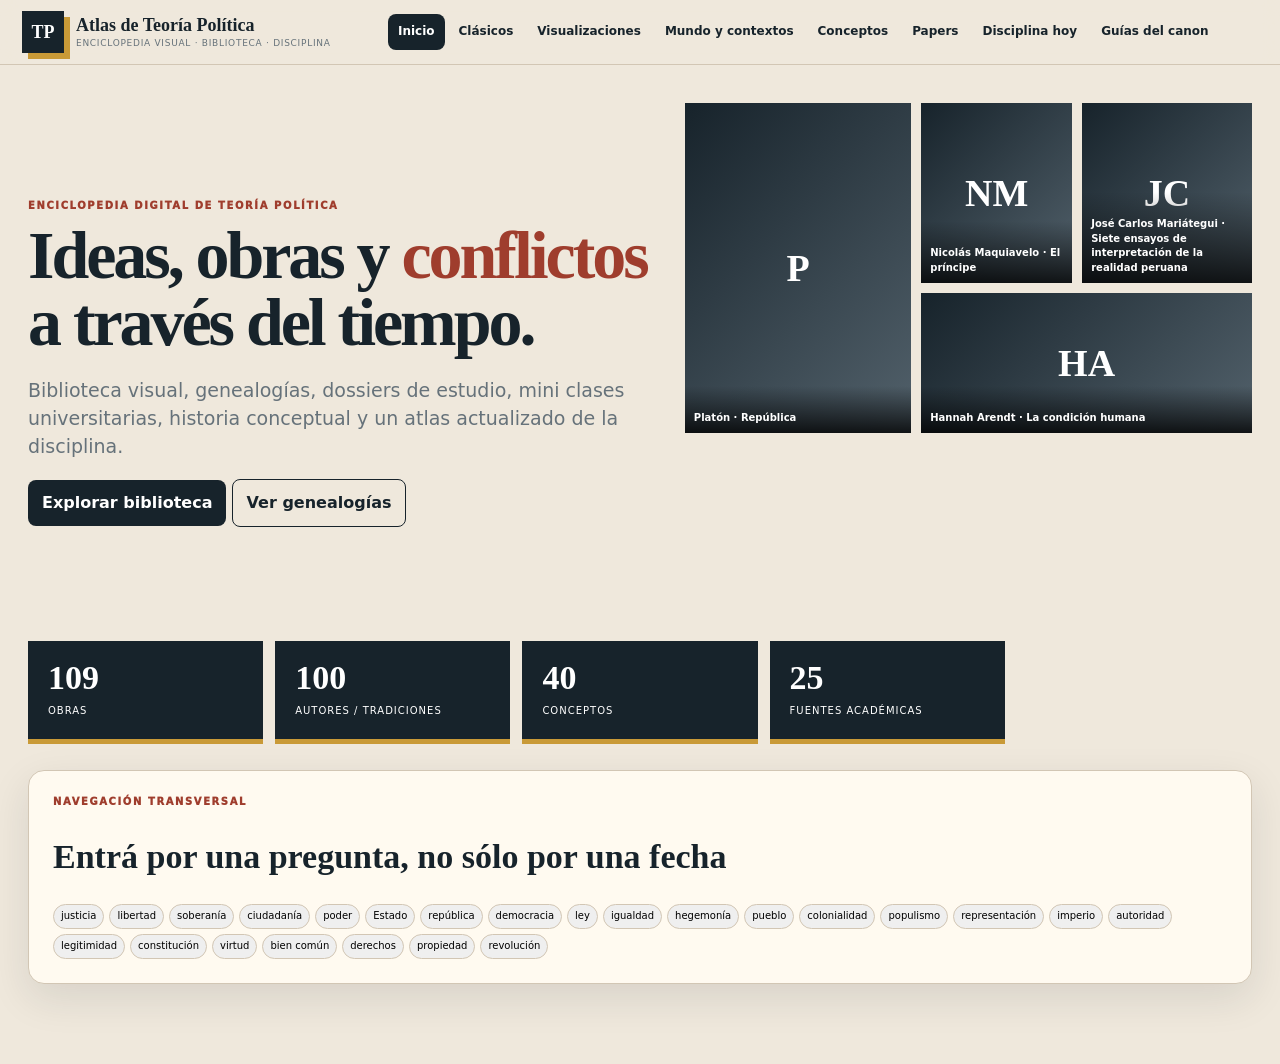
==== index.html @ 98dff75d "Activar sinopsis y carga local de textos en los 109 clásicos" ====
<!doctype html><html lang="es"><head><meta charset="utf-8"><meta name="viewport" content="width=device-width,initial-scale=1"><meta name="theme-color" content="#17232b"><title>Atlas de Teoría Política</title><link rel="stylesheet" href="style.css"><link rel="stylesheet" href="patch.css"><link rel="stylesheet" href="study.css"><link rel="stylesheet" href="lecture.css"><link rel="stylesheet" href="v2.css"><link rel="stylesheet" href="classic-reader.css"></head><body><header class="top"><div class="brand"><div class="mark">TP</div><div><b>Atlas de Teoría Política</b><small>Enciclopedia visual · biblioteca · disciplina</small></div></div><nav class="nav"><button class="on" data-v="home">Inicio</button><button data-v="library">Clásicos</button><button data-v="visuals">Visualizaciones</button><button data-v="concepts">Conceptos</button><button data-v="papers">Papers</button><button data-v="discipline">Disciplina hoy</button><button data-v="guides">Guías del canon</button></nav></header><main class="wrap"><section id="home" class="view on"><div class="hero"><div><div class="eyebrow">ENCICLOPEDIA DIGITAL DE TEORÍA POLÍTICA</div><h1>Ideas, obras y <span>conflictos</span> a través del tiempo.</h1><p>Biblioteca visual, genealogías, dossiers de estudio, mini clases universitarias, historia conceptual y un atlas actualizado de la disciplina.</p><button class="primary" data-go="library">Explorar biblioteca</button> <button class="secondary" data-go="visuals">Ver genealogías</button></div><div id="heroPics" class="hero-images"></div></div><div class="metrics"><div class="metric"><b id="mw">0</b><span>obras</span></div><div class="metric"><b id="ma">0</b><span>autores / tradiciones</span></div><div class="metric"><b id="mc">0</b><span>conceptos</span></div><div class="metric"><b id="ms">0</b><span>fuentes académicas</span></div></div><div class="panel" style="padding:24px"><div class="eyebrow">NAVEGACIÓN TRANSVERSAL</div><h2 style="font:900 34px var(--serif)">Entrá por una pregunta, no sólo por una fecha</h2><div id="homeConcepts" class="chips"></div></div></section><section id="library" class="view"><div class="section-head"><div><div class="eyebrow">BIBLIOTECA</div><h1>Clásicos y obras de la disciplina</h1><p>Cada obra abre un dossier de estudio y una mini clase universitaria con contexto, argumento, conceptos, debates, comparaciones y objetivos de examen.</p></div></div><div class="toolbar panel"><input id="q" placeholder="Buscar autor, obra, problema o concepto"><select id="era"></select><select id="trad"></select><select id="theme"></select></div><div id="count" class="note" style="margin:0 0 12px"></div><div id="cards" class="grid"></div></section><section id="visuals" class="view"><div class="section-head"><div><div class="eyebrow">ATLAS VISUAL</div><h1>Genealogías e influencias</h1><p>Vista reconstruida desde cero para priorizar legibilidad y relaciones conceptuales claras.</p></div></div><div id="v2VisBody"></div></section><section id="concepts" class="view"><div class="section-head"><div><div class="eyebrow">HISTORIA CONCEPTUAL</div><h1>Grandes problemas y vocabularios</h1><p>Conceptos para navegar transversalmente la biblioteca y reconstruir cambios de significado.</p></div></div><div id="conceptGrid" class="concept-grid"></div></section><section id="papers" class="view"><div class="section-head"><div><div class="eyebrow">BUSCADOR ACADÉMICO FEDERADO</div><h1>Papers y fuentes</h1><p>OpenAlex ofrece resultados dinámicos; el directorio incorpora repositorios, revistas y bases especializadas nacionales e internacionales.</p></div></div><div class="paperbar panel"><input id="pq" placeholder="Ej.: Maquiavelo libertad republicana"><button id="pgo" class="primary">Buscar</button></div><div id="sourceLinks" class="sources"></div><div id="pstatus" class="note"></div><div id="paperResults" class="papers"></div><div class="section-head" style="margin-top:30px"><div><div class="eyebrow">DIRECTORIO</div><h2>Fuentes académicas integradas</h2></div></div><div id="sourceDirectory" class="source-directory"></div></section><section id="discipline" class="view"><div class="discipline-hero"><div class="eyebrow" style="color:#e2be64">ESTADO ACTUAL DE LA DISCIPLINA</div><h2>Un pequeño atlas de la teoría política hoy</h2><p>No es un ranking de universidades. Es un mapa de núcleos visibles y activos según sus programas, seminarios, asociaciones y circuitos de publicación: teoría normativa, historia del pensamiento, teoría crítica, enfoques comparativos/globales y desarrollos latinoamericanos.</p></div><div class="section-head"><div><div class="eyebrow">ORIENTACIONES</div><h2>Principales modos de hacer teoría política</h2></div></div><div id="methodGrid" class="method-grid"></div><div class="section-head"><div><div class="eyebrow">NÚCLEOS ACADÉMICOS</div><h2>Instituciones, centros y referentes</h2><p>Separación entre panorama internacional y argentino, con actividad académica y referentes asociados.</p></div></div><div id="hubFilter" class="hub-filter"></div><div id="hubGrid" class="hub-grid"></div><div class="section-head" style="margin-top:30px"><div><div class="eyebrow">ASOCIACIONES Y REDES</div><h2>Circuitos de la disciplina</h2></div></div><div id="associationGrid" class="assoc-grid"></div><div class="section-head" style="margin-top:30px"><div><div class="eyebrow">CONGRESOS Y EVENTOS</div><h2>Calendario y espacios de encuentro</h2></div></div><div id="eventTimeline" class="event-timeline"></div></section><section id="guides" class="view"><div class="section-head"><div><div class="eyebrow">HISTORIOGRAFÍA DEL CANON</div><h1>Tres grandes mapas de lectura</h1><p>Strauss–Cropsey, Sabine y Wolin funcionan como apoyos historiográficos distintos para reconstruir canon, problemas y discontinuidades.</p></div></div><div id="guideGrid" class="guide-grid"></div></section></main><dialog id="dlg"><div class="modal"><button class="close" onclick="document.getElementById('dlg').close()">×</button><div id="dossier"></div></div></dialog><input id="file" type="file" accept="application/pdf,text/plain,text/html,.md" hidden><script src="data.js"></script><script src="corrections.js"></script><script src="classes-east.js"></script><script src="classes-classical.js"></script><script src="classes-expansion.js"></script><script src="lecture-runtime.js"></script><script src="dossier-depth-v3.js"></script><script src="classic-reader.js"></script><script src="app.js"></script><script src="repair-v2.js"></script><script src="world-context-data.js"></script><script src="world-phase1-data.js"></script><script src="world-context.js"></script><script src="world-phase2.js"></script><script src="world-phase3.js"></script></body></html>
---- style.css ----
:root{--paper:#efe8dc;--panel:#fffaf0;--ink:#17232b;--muted:#66727a;--line:#d2c6b4;--red:#9f3d2d;--gold:#c99a37;--blue:#2d617f;--green:#456d58;--violet:#68547d;--serif:Georgia,'Times New Roman',serif;--sans:Inter,system-ui,-apple-system,'Segoe UI',sans-serif;--shadow:0 14px 40px #17232b1c}*{box-sizing:border-box}html{scroll-behavior:smooth}body{margin:0;background:var(--paper);color:var(--ink);font-family:var(--sans);line-height:1.48}button,input,select{font:inherit}button{cursor:pointer}.top{position:sticky;top:0;z-index:50;display:flex;gap:18px;align-items:center;padding:11px 22px;background:#efe8dcf2;backdrop-filter:blur(12px);border-bottom:1px solid var(--line)}.brand{display:flex;align-items:center;gap:12px;min-width:250px}.mark{width:42px;height:42px;display:grid;place-items:center;background:var(--ink);color:white;font:900 18px var(--serif);box-shadow:6px 6px 0 var(--gold)}.brand b{font:900 18px var(--serif)}.brand small{display:block;color:var(--muted);letter-spacing:.08em;text-transform:uppercase;font-size:9px}.nav{display:flex;gap:4px;flex:1;justify-content:center;overflow:auto}.nav button{border:0;background:transparent;padding:9px 10px;border-radius:8px;font-weight:800;font-size:12px;color:var(--ink);white-space:nowrap}.nav button.on,.nav button:hover{background:var(--ink);color:white}.wrap{max-width:1560px;margin:auto;padding:28px 28px 80px}.view{display:none}.view.on{display:block}.eyebrow{color:var(--red);font-size:10px;letter-spacing:.16em;text-transform:uppercase;font-weight:950}.hero{display:grid;grid-template-columns:1.05fr .95fr;gap:30px;align-items:center;min-height:540px}.hero h1{font:900 68px/.98 var(--serif);letter-spacing:-.045em;margin:8px 0 20px}.hero h1 span{color:var(--red)}.hero p{font-size:19px;color:var(--muted);max-width:760px}.hero-images{display:grid;grid-template-columns:1.2fr .8fr .9fr;grid-template-rows:180px 140px 180px;gap:10px}.pic{overflow:hidden;position:relative;background:var(--ink)}.pic:first-child{grid-row:span 2}.pic:nth-child(4){grid-column:span 2}.pic img,.cover img,.portrait img,.concept-img img,.scholar-img img{width:100%;height:100%;object-fit:cover;display:block}.pic span{position:absolute;inset:auto 0 0;padding:25px 9px 7px;background:linear-gradient(transparent,#000c);color:#fff;font-size:10px;font-weight:800}.metrics{display:grid;grid-template-columns:repeat(5,1fr);gap:12px;margin:8px 0 26px}.metric{background:var(--ink);color:#fff;padding:18px 20px;border-bottom:5px solid var(--gold)}.metric b{font:900 34px var(--serif);display:block}.metric span{font-size:10px;letter-spacing:.1em;text-transform:uppercase}.panel{background:var(--panel);border:1px solid var(--line);box-shadow:var(--shadow);border-radius:16px}.section-head{display:flex;justify-content:space-between;gap:20px;align-items:end;margin:16px 0}.section-head h1,.section-head h2{font:900 44px/1 var(--serif);margin:5px 0}.section-head p{color:var(--muted);max-width:850px}.primary,.secondary{border:0;padding:11px 14px;border-radius:8px;font-weight:850}.primary{background:var(--ink);color:#fff}.secondary{background:transparent;color:var(--ink);border:1px solid var(--ink)}.toolbar{display:grid;grid-template-columns:2fr 1fr 1fr 1fr;gap:9px;padding:12px;margin-bottom:16px}.toolbar input,.toolbar select,.paperbar input,.discipline-toolbar select{width:100%;padding:12px 13px;border:1px solid var(--line);background:var(--paper);color:var(--ink);border-radius:9px;outline:none}.grid{display:grid;grid-template-columns:repeat(4,minmax(0,1fr));gap:15px}.card{background:var(--panel);border:1px solid var(--line);overflow:hidden;min-height:405px;display:flex;flex-direction:column;transition:.2s;cursor:pointer}.card:hover{transform:translateY(-4px);box-shadow:var(--shadow)}.cover{height:190px;background:linear-gradient(135deg,#17232b,#40515e);position:relative;overflow:hidden}.cover img{opacity:0;transition:.3s}.cover img.loaded{opacity:1}.cover .era{position:absolute;top:9px;left:9px;background:white;color:#17232b;padding:4px 7px;font-size:9px;font-weight:950;letter-spacing:.07em}.cover .lang{position:absolute;right:9px;bottom:9px;background:#fff;color:#17232b;padding:4px 7px;border-radius:20px;font-size:9px;font-weight:950}.body{padding:15px;display:flex;flex-direction:column;flex:1}.kicker{font-size:10px;text-transform:uppercase;color:var(--muted);letter-spacing:.07em}.card h3{font:900 24px/1.05 var(--serif);margin:6px 0}.author{font-weight:900}.desc{font-size:12px;color:var(--muted);display:-webkit-box;-webkit-line-clamp:3;-webkit-box-orient:vertical;overflow:hidden}.chips{display:flex;flex-wrap:wrap;gap:5px;margin-top:auto}.chip{font-size:10px;border:1px solid var(--line);padding:4px 7px;border-radius:999px}.visuals{display:grid;grid-template-columns:1fr 1fr;gap:16px}.vcard{padding:20px;min-height:350px}.wide{grid-column:1/-1}.vcard h2{font:900 28px var(--serif);margin:0}.note{font-size:11px;color:var(--muted)}.map-controls{display:flex;gap:8px;flex-wrap:wrap;margin:12px 0}.map-controls button{border:1px solid var(--line);background:var(--paper);padding:6px 10px;border-radius:999px;font-size:10px;font-weight:800}.map-controls button.on{background:var(--ink);color:#fff}.svgbox{overflow:auto;margin-top:10px;border-top:1px solid var(--line);padding-top:10px}.svgbox svg{min-width:1800px;width:100%;height:780px}.lane-bg{fill:color-mix(in srgb,var(--paper) 72%,transparent)}.lane-title{font:900 11px var(--sans);fill:var(--muted);letter-spacing:.08em}.edge{fill:none;stroke:#a89a85;stroke-width:1.25;opacity:.2;transition:.15s;pointer-events:stroke}.edge.core{opacity:.43}.edge.hot{stroke:var(--red);stroke-width:3;opacity:1}.edge.dim{opacity:.035}.node{cursor:pointer}.node circle{stroke:#fff;stroke-width:2}.node text{font:750 9px var(--sans);fill:var(--ink)}.node.hot circle{stroke:var(--red);stroke-width:4}.node.dim{opacity:.25}.map-inspector{padding:11px 14px;background:var(--paper);border-left:4px solid var(--gold);font-size:12px;margin-top:10px}.bars{display:grid;gap:8px;margin-top:20px}.bar{display:grid;grid-template-columns:135px 1fr 34px;gap:8px;align-items:center}.bar label{font-size:10px;font-weight:800}.track{height:16px;background:var(--paper)}.fill{height:100%;background:var(--red)}.matrixwrap{overflow:auto;max-height:680px;margin-top:16px}.matrix{display:grid;min-width:1200px}.cell{min-height:36px;padding:6px;border-right:1px solid var(--line);border-bottom:1px solid var(--line);font-size:9px}.headcell{background:var(--paper);font-weight:900}.hit{background:var(--red);color:#fff;text-align:center}.concept-grid{display:grid;grid-template-columns:repeat(4,1fr);gap:13px}.concept{padding:18px;min-height:190px;cursor:pointer}.concept h3{font:900 24px var(--serif);margin:4px 0}.concept p{font-size:12px;color:var(--muted)}.paperbar{display:flex;gap:8px;padding:12px}.sources{display:flex;flex-wrap:wrap;gap:7px;margin:12px 0}.sources button{border:1px solid var(--line);background:var(--panel);padding:6px 9px;border-radius:999px;font-size:10px}.papers{display:grid;grid-template-columns:repeat(3,1fr);gap:12px}.paper{padding:15px}.paper h3{font:900 20px var(--serif)}.paper small{color:var(--muted)}.paper a{color:var(--red);font-weight:800;text-decoration:none}.guide-grid{display:grid;grid-template-columns:repeat(3,1fr);gap:14px}.guide{padding:22px;border-top:6px solid var(--red)}.guide h2{font:900 28px var(--serif)}.guide p{font-size:12px;color:var(--muted)}.discipline-summary{display:grid;grid-template-columns:1.1fr .9fr;gap:16px;margin-bottom:16px}.discipline-overview{padding:24px}.discipline-overview h2{font:900 32px var(--serif)}.method-map{display:grid;grid-template-columns:repeat(5,1fr);gap:8px;margin-top:16px}.method-map div{min-height:120px;padding:12px;border-top:5px solid var(--c);background:var(--paper)}.method-map b{font:900 16px var(--serif);display:block}.discipline-toolbar{padding:12px;display:flex;gap:8px;align-items:center;flex-wrap:wrap}.discipline-toolbar button{border:1px solid var(--line);background:var(--paper);padding:7px 10px;border-radius:999px;font-size:10px;font-weight:850}.discipline-toolbar button.on{background:var(--ink);color:white}.hub-grid{display:grid;grid-template-columns:repeat(3,1fr);gap:14px}.hub{padding:18px;position:relative;overflow:hidden}.hub:before{content:"";position:absolute;left:0;top:0;bottom:0;width:6px;background:var(--hub)}.hub h3{font:900 25px/1.05 var(--serif);margin:5px 0}.hub .place{font-size:11px;font-weight:850}.hub p{font-size:12px;color:var(--muted)}.hub .scholars{margin:10px 0}.hub .scholars b{display:block;font-size:10px;text-transform:uppercase;letter-spacing:.08em}.hub a,.event a{color:var(--red);font-weight:800;text-decoration:none;font-size:11px}.event-grid{display:grid;grid-template-columns:repeat(3,1fr);gap:12px;margin-top:16px}.event{padding:16px;border-top:5px solid var(--gold)}.event .date{font:900 20px var(--serif);color:var(--red)}.event h3{font:900 20px var(--serif);margin:4px 0}.event p{font-size:11px;color:var(--muted)}.association-grid{display:grid;grid-template-columns:repeat(4,1fr);gap:10px;margin-top:16px}.association{padding:14px}.association b{font:900 18px var(--serif)}.association p{font-size:10px;color:var(--muted)}dialog{border:0;padding:0;background:transparent;max-width:none}dialog::backdrop{background:#081015c9;backdrop-filter:blur(4px)}.modal{width:min(1280px,96vw);height:min(92vh,1000px);background:var(--panel);overflow:auto;border-radius:10px}.close{position:sticky;float:right;top:10px;right:10px;z-index:5;width:40px;height:40px;border:0;border-radius:50%;background:var(--ink);color:#fff;font-size:23px}.dhero{display:grid;grid-template-columns:1fr 270px 210px;gap:18px;padding:34px 38px;background:linear-gradient(135deg,#efe8dc,#fffaf0);border-bottom:1px solid var(--line)}.dhero h1{font:900 52px/1 var(--serif);letter-spacing:-.035em;margin:7px 0}.dlead{font-size:17px;color:var(--muted)}.portrait{height:300px;background:#17232b;overflow:hidden;border:6px solid white;box-shadow:var(--shadow)}.dcontent{padding:28px 38px 50px;display:grid;grid-template-columns:1.45fr .65fr;gap:26px}.dsection{border-top:1px solid var(--line);padding-top:17px;margin-top:19px}.dsection h2{font:900 30px var(--serif)}.concept-pics{display:grid;grid-template-columns:repeat(2,1fr);gap:8px}.concept-img{height:150px;position:relative;background:#17232b;overflow:hidden}.concept-img b{position:absolute;left:8px;bottom:7px;color:#fff;text-shadow:0 2px 6px #000;font:900 18px var(--serif)}.sidebox{padding:16px;margin-bottom:12px;border:1px solid var(--line)}.sidebox h3{font:900 22px var(--serif)}.readerlink{display:block;margin:7px 0;padding:9px 10px;background:var(--ink);color:#fff;text-decoration:none;border-radius:7px;font-weight:800}.upload{width:100%;margin-top:7px}.fallback{width:100%;height:100%;display:grid;place-items:center;background:linear-gradient(135deg,#17232b,#52616b);color:#fff;font:900 38px var(--serif)}@media(max-width:1200px){.grid{grid-template-columns:repeat(3,1fr)}.concept-grid{grid-template-columns:repeat(3,1fr)}.hub-grid{grid-template-columns:repeat(2,1fr)}.method-map{grid-template-columns:repeat(3,1fr)}.association-grid{grid-template-columns:repeat(2,1fr)}.discipline-summary{grid-template-columns:1fr}.hero{grid-template-columns:1fr}.dhero{grid-template-columns:1fr 250px}.dhero .bookpic{display:none}.dcontent{grid-template-columns:1fr}.visuals{grid-template-columns:1fr}.wide{grid-column:auto}.toolbar{grid-template-columns:1fr 1fr}.papers{grid-template-columns:repeat(2,1fr)}}@media(max-width:760px){.top{flex-wrap:wrap}.brand{min-width:0}.nav{order:3;width:100%;justify-content:flex-start}.wrap{padding:18px 14px 70px}.hero h1{font-size:48px}.hero-images{grid-template-rows:130px 110px 140px}.metrics{grid-template-columns:1fr 1fr}.grid,.papers,.concept-grid,.guide-grid,.hub-grid,.event-grid,.association-grid{grid-template-columns:1fr}.toolbar{grid-template-columns:1fr}.method-map{grid-template-columns:1fr 1fr}.dhero{display:block;padding:25px 20px}.dhero h1{font-size:39px}.portrait{height:260px;margin-top:15px}.dhero .bookpic{display:none}.dcontent{padding:22px 20px}.concept-pics{grid-template-columns:1fr}.section-head h1{font-size:38px}.paperbar{flex-direction:column}}
---- patch.css ----
.network-toolbar{display:flex;justify-content:space-between;gap:12px;align-items:center;margin-top:10px}.edge-route{fill:none;stroke:#aa9c86;stroke-width:1;opacity:.18;marker-end:url(#arr);transition:.18s;pointer-events:none}.edge-route.focus{stroke:var(--red);stroke-width:2.5;opacity:.95}.lane-line{stroke:var(--line);stroke-width:1;stroke-dasharray:3 7}.lane-label{font:900 10px var(--sans);fill:var(--muted);letter-spacing:.06em}.node{cursor:pointer;transition:.18s}.node circle{stroke:#fff;stroke-width:2}.node text{font:700 9px var(--sans);fill:var(--ink)}.node.dim{opacity:.18}.network-info{padding:11px 13px;background:var(--paper);border-left:4px solid var(--red);min-height:56px;margin-top:10px;font-size:12px}.textbtn{border:0;background:transparent;color:var(--red);font-weight:850;padding:6px 0}.source-directory{display:grid;grid-template-columns:repeat(4,1fr);gap:10px;margin-top:20px}.source-card{padding:14px}.source-card b{font:900 17px var(--serif)}.source-card p{font-size:10px;color:var(--muted)}.source-card a,.hub a,.assoc a,.event a{font-size:11px;color:var(--red);font-weight:850;text-decoration:none}.discipline-hero{padding:28px;background:var(--ink);color:white;margin-bottom:18px;border-radius:16px}.discipline-hero h2{font:900 38px var(--serif);margin:4px 0}.discipline-hero p{max-width:930px;color:#d5dde1}.method-grid{display:grid;grid-template-columns:repeat(5,1fr);gap:10px;margin:16px 0 24px}.method-card{padding:16px;background:var(--panel);border-top:5px solid var(--mc);box-shadow:var(--shadow)}.method-card h3{font:900 18px var(--serif);margin:0 0 6px}.method-card p{font-size:10px;color:var(--muted)}.hub-filter{display:flex;gap:6px;flex-wrap:wrap;margin:12px 0}.hub-filter button{border:1px solid var(--line);background:var(--panel);padding:7px 10px;border-radius:999px;font-size:10px;font-weight:850}.hub-filter button.on{background:var(--ink);color:white}.hub-grid{display:grid;grid-template-columns:repeat(3,1fr);gap:14px}.hub{padding:20px;border-top:6px solid var(--hc)}.hub h3{font:900 24px/1.05 var(--serif);margin:5px 0}.hub b{font-size:11px}.hub-method{font-size:12px;color:var(--muted);min-height:54px}.hub-section{border-top:1px solid var(--line);padding-top:10px;margin-top:10px}.hub-section small{font-size:9px;color:var(--muted);letter-spacing:.08em;font-weight:900}.hub-section p{font-size:11px}.assoc-grid{display:grid;grid-template-columns:repeat(3,1fr);gap:12px}.assoc{padding:17px}.assoc h3{font:900 21px var(--serif);margin:5px 0}.assoc p{font-size:11px;color:var(--muted)}.event-timeline{display:flex;overflow:auto;padding:14px 0 22px}.event{min-width:260px;max-width:260px;border-top:5px solid var(--gold);padding:16px 15px;background:var(--panel);border-right:1px solid var(--line)}.event-date{font:900 22px var(--serif);color:var(--red)}.event h3{font:900 18px var(--serif);margin:5px 0}.event b{font-size:10px}.event p{font-size:10px;color:var(--muted)}.status{display:inline-block;font-size:9px;padding:3px 6px;border-radius:999px;background:var(--paper);margin-right:5px}.big{font-size:21px}@media(max-width:1200px){.hub-grid,.source-directory{grid-template-columns:repeat(2,1fr)}.method-grid{grid-template-columns:repeat(3,1fr)}}@media(max-width:760px){.hub-grid,.source-directory,.assoc-grid{grid-template-columns:1fr}.method-grid{grid-template-columns:1fr 1fr}}
---- study.css ----
.study-layout{padding:28px 38px 54px;display:grid;grid-template-columns:minmax(0,1.55fr) minmax(250px,.55fr);gap:28px}.study-block{display:grid;grid-template-columns:56px 1fr;gap:14px;border-top:1px solid var(--line);padding:22px 0}.study-block.intro{border-top:0;padding-top:0}.study-block.exam{background:#f5eddc;border:1px solid var(--line);padding:20px;border-radius:12px}.study-num{font:900 30px var(--serif);color:#c8b99f}.study-block h2{font:900 31px/1.05 var(--serif);margin:4px 0 12px}.study-block p{font-size:15px;line-height:1.62}.study-list{margin:8px 0 0;padding-left:20px}.study-list li{margin:8px 0;line-height:1.5}.concept-defs{display:grid;grid-template-columns:repeat(2,minmax(0,1fr));gap:10px;margin:12px 0 18px}.concept-defs>div{padding:12px 13px;background:var(--paper);border-left:4px solid var(--gold)}.concept-defs b{display:block;font:900 17px var(--serif);margin-bottom:4px}.concept-defs span{font-size:12px;color:var(--muted);line-height:1.45}.study-pics{grid-template-columns:repeat(3,1fr)}.study-aside .sticky{position:sticky;top:84px}.quickfacts{display:grid;grid-template-columns:90px 1fr;gap:7px 9px;margin:0 0 14px}.quickfacts dt{font-size:9px;text-transform:uppercase;letter-spacing:.08em;color:var(--muted);font-weight:900}.quickfacts dd{margin:0;font-size:11px;font-weight:700}.map-mode-bar{display:flex;gap:8px;align-items:center;flex-wrap:wrap;margin:14px 0 4px}.map-mode-bar button,.map-mode-bar select{border:1px solid var(--line);background:var(--paper);padding:8px 11px;border-radius:999px;font-size:10px;font-weight:850;color:var(--ink)}.map-mode-bar button.on{background:var(--ink);color:#fff}.genealogy-svg{min-width:1500px;width:100%;height:auto!important;min-height:420px}.gene-row-bg{fill:#f7f1e7}.gene-row-title{font:900 12px var(--sans);letter-spacing:.04em}.gene-row-desc{font:500 8.5px var(--sans);fill:var(--muted)}.gene-link{fill:none;stroke-width:2;opacity:.65}.gene-node{cursor:pointer}.gene-node circle{stroke:#fff;stroke-width:2}.gene-node text{font:750 9px var(--sans);fill:var(--ink)}.gene-node:hover circle{stroke:var(--ink);stroke-width:4}.era-link{fill:none;stroke:#a89b87;stroke-width:1.8;opacity:.65}.era-title{font:900 22px var(--serif);fill:var(--ink)}.era-subtitle{font:500 10px var(--sans);fill:var(--muted)}.work-mini{font:500 7px var(--sans)!important;fill:var(--muted)!important}.study-hero .dlead{max-width:760px}@media(max-width:1000px){.study-layout{grid-template-columns:1fr}.study-aside .sticky{position:static}.concept-defs{grid-template-columns:1fr}.study-pics{grid-template-columns:repeat(2,1fr)}}@media(max-width:700px){.study-layout{padding:20px 16px}.study-block{grid-template-columns:40px 1fr}.study-num{font-size:22px}.study-block h2{font-size:25px}.study-block p{font-size:14px}.study-pics{grid-template-columns:1fr}.genealogy-svg{min-width:1200px}}
---- lecture.css ----
.mini-class{margin:22px 28px 0;padding:26px 30px;border-top:7px solid var(--gold);box-shadow:none}.mini-class-head{display:flex;justify-content:space-between;gap:20px;align-items:flex-start;border-bottom:1px solid var(--line);padding-bottom:14px;margin-bottom:18px}.mini-class-head h2{font:900 34px/1.05 var(--serif);margin:4px 0}.mini-class-head p{margin:0;color:var(--muted);font-size:12px}.class-badge{background:var(--ink);color:white;padding:7px 10px;border-radius:999px;font-size:10px;font-weight:900;white-space:nowrap}.lecture-prose{max-width:980px}.lecture-prose p{font:17px/1.72 var(--serif);margin:0 0 16px}.lecture-prose p:first-child::first-letter{float:left;font:900 52px/.8 var(--serif);padding:8px 8px 0 0;color:var(--red)}.lecture-grid{display:grid;grid-template-columns:1.1fr 1fr 1fr;gap:12px;margin-top:22px}.lecture-grid>div,.lecture-reading{background:var(--paper);border:1px solid var(--line);padding:16px 18px}.lecture-grid h3,.lecture-reading h3{font:900 21px var(--serif);margin:0 0 8px}.lecture-grid li,.lecture-reading li{font-size:12px;margin:6px 0}.lecture-reading{margin-top:12px}.study-layout{margin-top:20px}@media(max-width:900px){.lecture-grid{grid-template-columns:1fr}.mini-class{margin:16px 12px 0;padding:20px}.lecture-prose p{font-size:16px}.mini-class-head{display:block}.class-badge{display:inline-block;margin-top:10px}}
---- v2.css ----
.v2-dhero{display:grid;grid-template-columns:1fr 250px;gap:28px;padding:34px 38px;background:linear-gradient(135deg,#efe8dc,#fffaf0);border-bottom:1px solid var(--line);align-items:center}.v2-dhero h1{font:900 52px/1 var(--serif);margin:7px 0}.v2-author{font-size:21px;font-weight:900}.v2-dhero-copy>p{font-size:17px;color:var(--muted);max-width:800px}.v2-portrait{height:290px;background:var(--ink);overflow:hidden;border:6px solid #fff;box-shadow:var(--shadow)}.v2-portrait img{width:100%;height:100%;object-fit:cover}.v2-dossier-grid{display:grid;grid-template-columns:minmax(0,1fr) 270px;gap:30px;padding:28px 38px 55px}.v2-lecture{padding:26px 28px;background:var(--ink);color:#fff;border-radius:14px;margin-bottom:28px}.v2-lecture .eyebrow{color:#e2be64}.v2-lecture h2{font:900 33px var(--serif);margin:5px 0 16px}.v2-lecture p{font:16px/1.7 var(--serif);color:#eef2f3}.v2-block{display:grid;grid-template-columns:55px 1fr;gap:15px;border-top:1px solid var(--line);padding:27px 0}.v2-block h2{font:900 30px var(--serif);margin:5px 0 14px}.v2-block p,.v2-block li{font-size:14px;line-height:1.7}.v2-number{font:900 28px var(--serif);color:var(--gold)}.v2-list{padding-left:20px}.v2-list li{margin:9px 0}.v2-intro-note{font-family:var(--serif);font-style:italic;color:var(--muted);border-left:3px solid var(--line);padding-left:12px;margin-bottom:15px}.v2-thesis-callout{margin-top:18px;padding:16px 18px;background:#fff4d8;border:1px solid #e3c878;border-left:6px solid var(--gold)}.v2-thesis-callout>b{font-size:10px;letter-spacing:.1em;text-transform:uppercase}.v2-thesis-callout p{font:700 16px/1.55 var(--serif);margin:5px 0 0}.v2-concepts{display:grid;grid-template-columns:1fr 1fr;gap:10px}.v2-concepts article{padding:15px;background:var(--paper);border-left:4px solid var(--red)}.v2-concepts b{display:block;font:900 17px var(--serif);text-transform:capitalize}.v2-concepts span{display:block;font-size:12px;line-height:1.55;color:var(--muted);margin-top:5px}.v2-exam{background:#fff4d8;padding:24px 18px;border:1px solid #e3c878}.v2-sidebox{position:sticky;top:82px;padding:17px;background:var(--paper);border:1px solid var(--line)}.v2-sidebox h3{font:900 23px var(--serif);margin-top:0}.v2-sidebox p{font-size:11px}.v2-full{width:100%;margin-top:8px}.v2-vis-toolbar{display:flex;gap:7px;align-items:center;padding:11px;margin-bottom:16px;position:sticky;top:66px;z-index:5}.v2-vis-toolbar button{border:1px solid var(--line);background:var(--paper);padding:8px 12px;border-radius:999px;font-size:11px;font-weight:850}.v2-vis-toolbar button.on{background:var(--ink);color:white}.v2-vis-toolbar select{margin-left:auto;padding:8px 10px;border:1px solid var(--line);background:var(--paper);border-radius:8px}.v2-genealogies{display:grid;gap:14px}.v2-genealogy{background:var(--panel);border:1px solid var(--line);border-left:7px solid var(--gc);border-radius:14px;box-shadow:var(--shadow);overflow:hidden}.v2-genealogy>header{display:flex;justify-content:space-between;gap:18px;align-items:start;padding:17px 19px;border-bottom:1px solid var(--line)}.v2-genealogy header span{font-size:9px;letter-spacing:.12em;font-weight:900;color:var(--gc)}.v2-genealogy header h3{font:900 25px var(--serif);margin:2px 0}.v2-genealogy header p{font-size:11px;color:var(--muted);margin:0;max-width:800px}.v2-genealogy header>b{font-size:10px;background:var(--paper);padding:5px 8px;border-radius:999px;white-space:nowrap}.v2-chain{display:flex;align-items:stretch;overflow-x:auto;padding:18px 18px 22px}.v2-node{min-width:150px;max-width:150px;min-height:118px;border:1px solid var(--line);border-top:5px solid var(--gc);background:#fff;padding:11px;text-align:left;border-radius:9px;transition:.15s}.v2-node:hover,.v2-era-card:hover{transform:translateY(-3px);box-shadow:0 9px 22px #17232b1c}.v2-node small,.v2-era-card small{display:block;font-size:9px;color:var(--muted)}.v2-node strong,.v2-era-card strong{display:block;font:900 15px/1.08 var(--serif);margin:5px 0}.v2-node span,.v2-era-card span{font-size:10px;line-height:1.2;color:var(--muted)}.v2-arrow{min-width:37px;display:grid;place-items:center;font:900 22px var(--serif);color:var(--gc)}.v2-era-head{padding:20px 22px;background:var(--ink);color:#fff;border-radius:14px 14px 0 0}.v2-era-head h3{font:900 32px var(--serif);margin:4px 0}.v2-era-head p{font-size:11px;color:#d2dadd;margin:0}.v2-era-grid{display:grid;grid-template-columns:repeat(4,minmax(0,1fr));gap:10px;margin-top:12px}.v2-era-card{border:1px solid var(--line);border-top:6px solid var(--ec);background:var(--panel);padding:14px;text-align:left;min-height:150px;border-radius:9px;transition:.15s}.v2-era-card em{display:block;font-size:9px;color:var(--red);font-style:normal;margin-top:10px;line-height:1.25}.v2-concept-map{background:var(--panel);border:1px solid var(--line);border-radius:14px;overflow:hidden;padding-bottom:20px}.v2-cbar{display:grid;grid-template-columns:180px 1fr 36px;gap:10px;align-items:center;padding:6px 20px}.v2-cbar>b{font-size:11px;text-transform:capitalize}.v2-cbar>div{height:14px;background:var(--paper);border-radius:999px;overflow:hidden}.v2-cbar span{display:block;height:100%;background:var(--red)}.v2-cbar>strong{font-size:11px}.v2-cbar:first-of-type{margin-top:15px}@media(max-width:1000px){.v2-dhero{grid-template-columns:1fr 200px}.v2-dossier-grid{grid-template-columns:1fr}.v2-sidebox{position:static}.v2-era-grid{grid-template-columns:repeat(2,1fr)}}@media(max-width:700px){.v2-dhero{display:block;padding:24px 18px}.v2-dhero h1{font-size:39px}.v2-portrait{height:240px;margin-top:16px}.v2-dossier-grid{padding:22px 18px}.v2-block{grid-template-columns:38px 1fr}.v2-concepts{grid-template-columns:1fr}.v2-vis-toolbar{position:static;flex-wrap:wrap}.v2-vis-toolbar select{margin-left:0;width:100%}.v2-era-grid{grid-template-columns:1fr}.v2-genealogy>header{display:block}.v2-genealogy header>b{display:inline-block;margin-top:8px}.v2-cbar{grid-template-columns:110px 1fr 28px;padding-left:12px;padding-right:12px}}
---- classic-reader.css ----
.cr-synopsis{background:linear-gradient(180deg,#fffdf8,#f7f1e6);border-top:1px solid var(--line);border-bottom:1px solid var(--line)}.cr-synopsis-p{font-size:15px;line-height:1.72;margin:0 0 14px;color:var(--ink)}.cr-synopsis-p:last-child{margin-bottom:0}.cr-primary-text{display:grid;gap:10px}.cr-primary-text>.eyebrow{margin-bottom:-3px}.cr-primary-text h3{margin:0;font:900 23px var(--serif)}.cr-open-edition{display:grid;grid-template-columns:38px 1fr;gap:10px;align-items:center;padding:10px;border:1px solid var(--line);border-radius:10px;background:#fff}.cr-open-edition b{display:block;font-size:12px}.cr-open-edition small{display:block;color:var(--muted);font-size:9px;margin-top:2px}.cr-lang{display:grid;place-items:center;width:34px;height:28px;border-radius:7px;background:var(--ink);color:#fff;font-size:9px;font-weight:900;letter-spacing:.08em}.cr-lang.es{background:#7b3a2a}.cr-lang.en{background:#315f73}.cr-reader-link{display:block;text-align:center;padding:10px 12px;border-radius:9px;background:var(--ink);color:#fff!important;font-size:11px;font-weight:900;text-decoration:none}.cr-no-edition{padding:12px;border:1px dashed #bda98c;border-radius:10px;background:#fffaf0}.cr-no-edition b{display:block;font:900 17px var(--serif);margin-bottom:5px}.cr-no-edition p{font-size:10px;line-height:1.45;color:var(--muted);margin:0}.cr-local{margin-top:3px}.cr-local-loading,.cr-local-empty{display:grid;gap:3px;padding:10px;border-radius:9px;background:var(--paper);border:1px solid var(--line);font-size:10px}.cr-local-empty b{font-size:11px}.cr-local-empty span,.cr-local-loading{color:var(--muted)}.cr-local-saved{padding:11px;border-radius:10px;background:#eef4ef;border:1px solid #b7c8ba}.cr-local-saved b{display:block;font-size:11px}.cr-local-saved span{display:block;font-size:9px;color:var(--muted);margin-top:3px;overflow-wrap:anywhere}.cr-local-actions{display:flex;gap:6px;flex-wrap:wrap;margin-top:9px}.cr-local-actions button{border:1px solid #aebbb0;background:#fff;border-radius:7px;padding:6px 8px;font-size:9px;font-weight:900;cursor:pointer}.cr-upload{width:100%}.cr-privacy{font-size:8.5px!important;line-height:1.4!important;color:var(--muted)!important;margin:0!important}.v2-side .cr-primary-text{margin-top:12px}@media(max-width:760px){.cr-synopsis-p{font-size:14px}.cr-local-actions button{flex:1}}
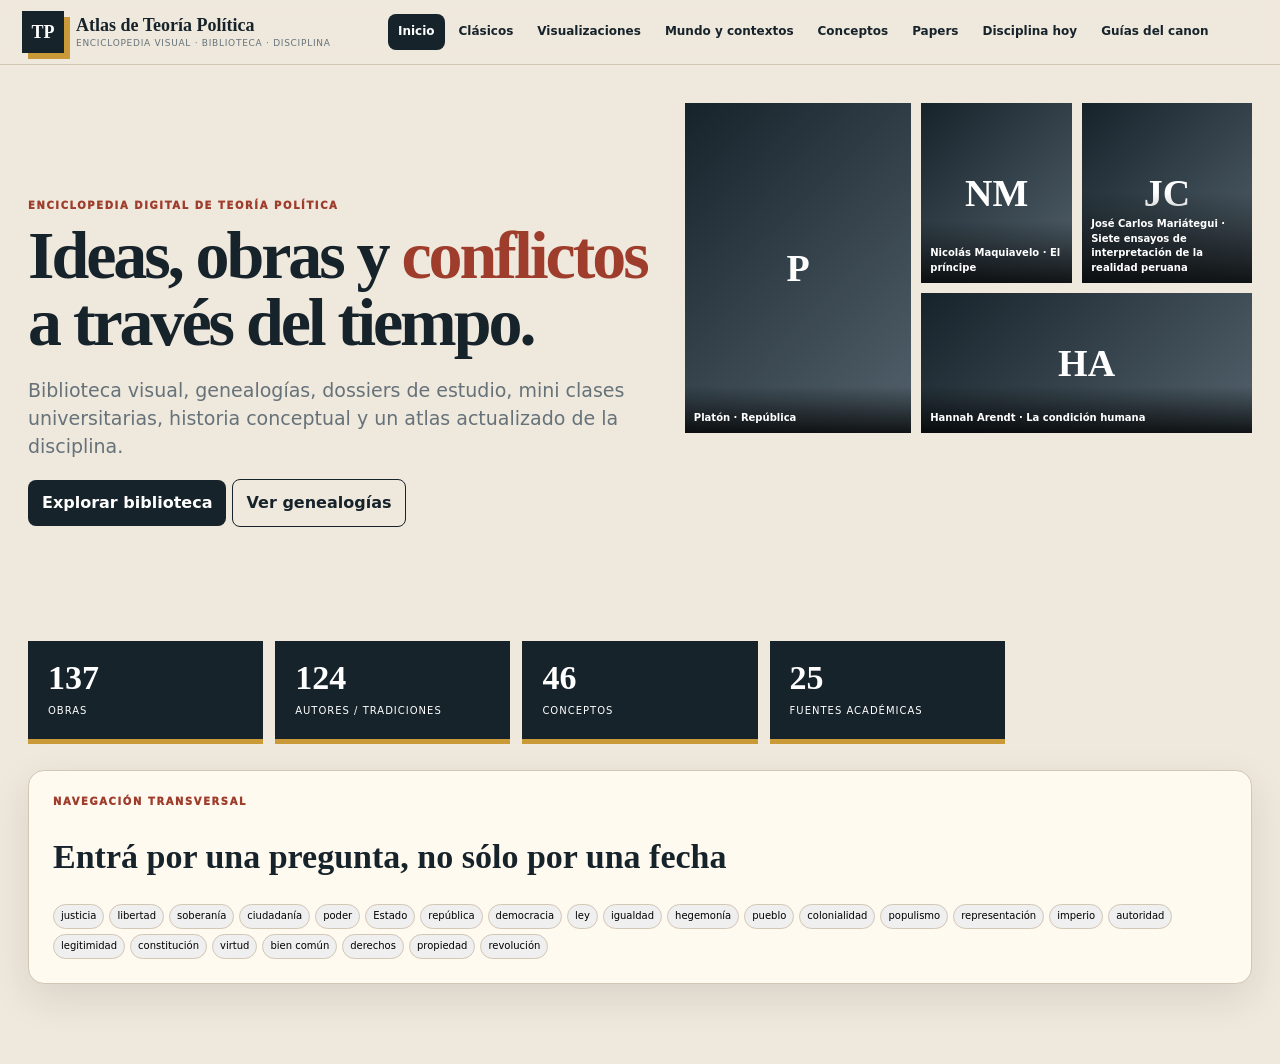
==== commit a5b66395: "Activar canon argentino ampliado en todo el Atlas" ====
--- a/index.html
+++ b/index.html
@@ -1 +1 @@
-<!doctype html><html lang="es"><head><meta charset="utf-8"><meta name="viewport" content="width=device-width,initial-scale=1"><meta name="theme-color" content="#17232b"><title>Atlas de Teoría Política</title><link rel="stylesheet" href="style.css"><link rel="stylesheet" href="patch.css"><link rel="stylesheet" href="study.css"><link rel="stylesheet" href="lecture.css"><link rel="stylesheet" href="v2.css"><link rel="stylesheet" href="classic-reader.css"></head><body><header class="top"><div class="brand"><div class="mark">TP</div><div><b>Atlas de Teoría Política</b><small>Enciclopedia visual · biblioteca · disciplina</small></div></div><nav class="nav"><button class="on" data-v="home">Inicio</button><button data-v="library">Clásicos</button><button data-v="visuals">Visualizaciones</button><button data-v="concepts">Conceptos</button><button data-v="papers">Papers</button><button data-v="discipline">Disciplina hoy</button><button data-v="guides">Guías del canon</button></nav></header><main class="wrap"><section id="home" class="view on"><div class="hero"><div><div class="eyebrow">ENCICLOPEDIA DIGITAL DE TEORÍA POLÍTICA</div><h1>Ideas, obras y <span>conflictos</span> a través del tiempo.</h1><p>Biblioteca visual, genealogías, dossiers de estudio, mini clases universitarias, historia conceptual y un atlas actualizado de la disciplina.</p><button class="primary" data-go="library">Explorar biblioteca</button> <button class="secondary" data-go="visuals">Ver genealogías</button></div><div id="heroPics" class="hero-images"></div></div><div class="metrics"><div class="metric"><b id="mw">0</b><span>obras</span></div><div class="metric"><b id="ma">0</b><span>autores / tradiciones</span></div><div class="metric"><b id="mc">0</b><span>conceptos</span></div><div class="metric"><b id="ms">0</b><span>fuentes académicas</span></div></div><div class="panel" style="padding:24px"><div class="eyebrow">NAVEGACIÓN TRANSVERSAL</div><h2 style="font:900 34px var(--serif)">Entrá por una pregunta, no sólo por una fecha</h2><div id="homeConcepts" class="chips"></div></div></section><section id="library" class="view"><div class="section-head"><div><div class="eyebrow">BIBLIOTECA</div><h1>Clásicos y obras de la disciplina</h1><p>Cada obra abre un dossier de estudio y una mini clase universitaria con contexto, argumento, conceptos, debates, comparaciones y objetivos de examen.</p></div></div><div class="toolbar panel"><input id="q" placeholder="Buscar autor, obra, problema o concepto"><select id="era"></select><select id="trad"></select><select id="theme"></select></div><div id="count" class="note" style="margin:0 0 12px"></div><div id="cards" class="grid"></div></section><section id="visuals" class="view"><div class="section-head"><div><div class="eyebrow">ATLAS VISUAL</div><h1>Genealogías e influencias</h1><p>Vista reconstruida desde cero para priorizar legibilidad y relaciones conceptuales claras.</p></div></div><div id="v2VisBody"></div></section><section id="concepts" class="view"><div class="section-head"><div><div class="eyebrow">HISTORIA CONCEPTUAL</div><h1>Grandes problemas y vocabularios</h1><p>Conceptos para navegar transversalmente la biblioteca y reconstruir cambios de significado.</p></div></div><div id="conceptGrid" class="concept-grid"></div></section><section id="papers" class="view"><div class="section-head"><div><div class="eyebrow">BUSCADOR ACADÉMICO FEDERADO</div><h1>Papers y fuentes</h1><p>OpenAlex ofrece resultados dinámicos; el directorio incorpora repositorios, revistas y bases especializadas nacionales e internacionales.</p></div></div><div class="paperbar panel"><input id="pq" placeholder="Ej.: Maquiavelo libertad republicana"><button id="pgo" class="primary">Buscar</button></div><div id="sourceLinks" class="sources"></div><div id="pstatus" class="note"></div><div id="paperResults" class="papers"></div><div class="section-head" style="margin-top:30px"><div><div class="eyebrow">DIRECTORIO</div><h2>Fuentes académicas integradas</h2></div></div><div id="sourceDirectory" class="source-directory"></div></section><section id="discipline" class="view"><div class="discipline-hero"><div class="eyebrow" style="color:#e2be64">ESTADO ACTUAL DE LA DISCIPLINA</div><h2>Un pequeño atlas de la teoría política hoy</h2><p>No es un ranking de universidades. Es un mapa de núcleos visibles y activos según sus programas, seminarios, asociaciones y circuitos de publicación: teoría normativa, historia del pensamiento, teoría crítica, enfoques comparativos/globales y desarrollos latinoamericanos.</p></div><div class="section-head"><div><div class="eyebrow">ORIENTACIONES</div><h2>Principales modos de hacer teoría política</h2></div></div><div id="methodGrid" class="method-grid"></div><div class="section-head"><div><div class="eyebrow">NÚCLEOS ACADÉMICOS</div><h2>Instituciones, centros y referentes</h2><p>Separación entre panorama internacional y argentino, con actividad académica y referentes asociados.</p></div></div><div id="hubFilter" class="hub-filter"></div><div id="hubGrid" class="hub-grid"></div><div class="section-head" style="margin-top:30px"><div><div class="eyebrow">ASOCIACIONES Y REDES</div><h2>Circuitos de la disciplina</h2></div></div><div id="associationGrid" class="assoc-grid"></div><div class="section-head" style="margin-top:30px"><div><div class="eyebrow">CONGRESOS Y EVENTOS</div><h2>Calendario y espacios de encuentro</h2></div></div><div id="eventTimeline" class="event-timeline"></div></section><section id="guides" class="view"><div class="section-head"><div><div class="eyebrow">HISTORIOGRAFÍA DEL CANON</div><h1>Tres grandes mapas de lectura</h1><p>Strauss–Cropsey, Sabine y Wolin funcionan como apoyos historiográficos distintos para reconstruir canon, problemas y discontinuidades.</p></div></div><div id="guideGrid" class="guide-grid"></div></section></main><dialog id="dlg"><div class="modal"><button class="close" onclick="document.getElementById('dlg').close()">×</button><div id="dossier"></div></div></dialog><input id="file" type="file" accept="application/pdf,text/plain,text/html,.md" hidden><script src="data.js"></script><script src="corrections.js"></script><script src="classes-east.js"></script><script src="classes-classical.js"></script><script src="classes-expansion.js"></script><script src="lecture-runtime.js"></script><script src="dossier-depth-v3.js"></script><script src="classic-reader.js"></script><script src="app.js"></script><script src="repair-v2.js"></script><script src="world-context-data.js"></script><script src="world-phase1-data.js"></script><script src="world-context.js"></script><script src="world-phase2.js"></script><script src="world-phase3.js"></script></body></html>+<!doctype html><html lang="es"><head><meta charset="utf-8"><meta name="viewport" content="width=device-width,initial-scale=1"><meta name="theme-color" content="#17232b"><title>Atlas de Teoría Política</title><link rel="stylesheet" href="style.css"><link rel="stylesheet" href="patch.css"><link rel="stylesheet" href="study.css"><link rel="stylesheet" href="lecture.css"><link rel="stylesheet" href="v2.css"><link rel="stylesheet" href="classic-reader.css"></head><body><header class="top"><div class="brand"><div class="mark">TP</div><div><b>Atlas de Teoría Política</b><small>Enciclopedia visual · biblioteca · disciplina</small></div></div><nav class="nav"><button class="on" data-v="home">Inicio</button><button data-v="library">Clásicos</button><button data-v="visuals">Visualizaciones</button><button data-v="concepts">Conceptos</button><button data-v="papers">Papers</button><button data-v="discipline">Disciplina hoy</button><button data-v="guides">Guías del canon</button></nav></header><main class="wrap"><section id="home" class="view on"><div class="hero"><div><div class="eyebrow">ENCICLOPEDIA DIGITAL DE TEORÍA POLÍTICA</div><h1>Ideas, obras y <span>conflictos</span> a través del tiempo.</h1><p>Biblioteca visual, genealogías, dossiers de estudio, mini clases universitarias, historia conceptual y un atlas actualizado de la disciplina.</p><button class="primary" data-go="library">Explorar biblioteca</button> <button class="secondary" data-go="visuals">Ver genealogías</button></div><div id="heroPics" class="hero-images"></div></div><div class="metrics"><div class="metric"><b id="mw">0</b><span>obras</span></div><div class="metric"><b id="ma">0</b><span>autores / tradiciones</span></div><div class="metric"><b id="mc">0</b><span>conceptos</span></div><div class="metric"><b id="ms">0</b><span>fuentes académicas</span></div></div><div class="panel" style="padding:24px"><div class="eyebrow">NAVEGACIÓN TRANSVERSAL</div><h2 style="font:900 34px var(--serif)">Entrá por una pregunta, no sólo por una fecha</h2><div id="homeConcepts" class="chips"></div></div></section><section id="library" class="view"><div class="section-head"><div><div class="eyebrow">BIBLIOTECA</div><h1>Clásicos y obras de la disciplina</h1><p>Cada obra abre un dossier de estudio y una mini clase universitaria con contexto, argumento, conceptos, debates, comparaciones y objetivos de examen.</p></div></div><div class="toolbar panel"><input id="q" placeholder="Buscar autor, obra, problema o concepto"><select id="era"></select><select id="trad"></select><select id="theme"></select></div><div id="count" class="note" style="margin:0 0 12px"></div><div id="cards" class="grid"></div></section><section id="visuals" class="view"><div class="section-head"><div><div class="eyebrow">ATLAS VISUAL</div><h1>Genealogías e influencias</h1><p>Vista reconstruida desde cero para priorizar legibilidad y relaciones conceptuales claras.</p></div></div><div id="v2VisBody"></div></section><section id="concepts" class="view"><div class="section-head"><div><div class="eyebrow">HISTORIA CONCEPTUAL</div><h1>Grandes problemas y vocabularios</h1><p>Conceptos para navegar transversalmente la biblioteca y reconstruir cambios de significado.</p></div></div><div id="conceptGrid" class="concept-grid"></div></section><section id="papers" class="view"><div class="section-head"><div><div class="eyebrow">BUSCADOR ACADÉMICO FEDERADO</div><h1>Papers y fuentes</h1><p>OpenAlex ofrece resultados dinámicos; el directorio incorpora repositorios, revistas y bases especializadas nacionales e internacionales.</p></div></div><div class="paperbar panel"><input id="pq" placeholder="Ej.: Maquiavelo libertad republicana"><button id="pgo" class="primary">Buscar</button></div><div id="sourceLinks" class="sources"></div><div id="pstatus" class="note"></div><div id="paperResults" class="papers"></div><div class="section-head" style="margin-top:30px"><div><div class="eyebrow">DIRECTORIO</div><h2>Fuentes académicas integradas</h2></div></div><div id="sourceDirectory" class="source-directory"></div></section><section id="discipline" class="view"><div class="discipline-hero"><div class="eyebrow" style="color:#e2be64">ESTADO ACTUAL DE LA DISCIPLINA</div><h2>Un pequeño atlas de la teoría política hoy</h2><p>No es un ranking de universidades. Es un mapa de núcleos visibles y activos según sus programas, seminarios, asociaciones y circuitos de publicación: teoría normativa, historia del pensamiento, teoría crítica, enfoques comparativos/globales y desarrollos latinoamericanos.</p></div><div class="section-head"><div><div class="eyebrow">ORIENTACIONES</div><h2>Principales modos de hacer teoría política</h2></div></div><div id="methodGrid" class="method-grid"></div><div class="section-head"><div><div class="eyebrow">NÚCLEOS ACADÉMICOS</div><h2>Instituciones, centros y referentes</h2><p>Separación entre panorama internacional y argentino, con actividad académica y referentes asociados.</p></div></div><div id="hubFilter" class="hub-filter"></div><div id="hubGrid" class="hub-grid"></div><div class="section-head" style="margin-top:30px"><div><div class="eyebrow">ASOCIACIONES Y REDES</div><h2>Circuitos de la disciplina</h2></div></div><div id="associationGrid" class="assoc-grid"></div><div class="section-head" style="margin-top:30px"><div><div class="eyebrow">CONGRESOS Y EVENTOS</div><h2>Calendario y espacios de encuentro</h2></div></div><div id="eventTimeline" class="event-timeline"></div></section><section id="guides" class="view"><div class="section-head"><div><div class="eyebrow">HISTORIOGRAFÍA DEL CANON</div><h1>Tres grandes mapas de lectura</h1><p>Strauss–Cropsey, Sabine y Wolin funcionan como apoyos historiográficos distintos para reconstruir canon, problemas y discontinuidades.</p></div></div><div id="guideGrid" class="guide-grid"></div></section></main><dialog id="dlg"><div class="modal"><button class="close" onclick="document.getElementById('dlg').close()">×</button><div id="dossier"></div></div></dialog><input id="file" type="file" accept="application/pdf,text/plain,text/html,.md" hidden><script src="data.js"></script><script src="corrections.js"></script><script src="classes-east.js"></script><script src="classes-classical.js"></script><script src="classes-expansion.js"></script><script src="argentina-canon-data.js"></script><script src="argentina-guides-peronism.js"></script><script src="argentina-guides-thought.js"></script><script src="argentina-genealogy.js"></script><script src="lecture-runtime.js"></script><script src="dossier-depth-v3.js"></script><script src="classic-reader.js"></script><script src="app.js"></script><script src="repair-v2.js"></script><script src="world-context-data.js"></script><script src="world-phase1-data.js"></script><script src="argentina-world.js"></script><script src="world-context.js"></script><script src="world-phase2.js"></script><script src="world-phase3.js"></script></body></html>
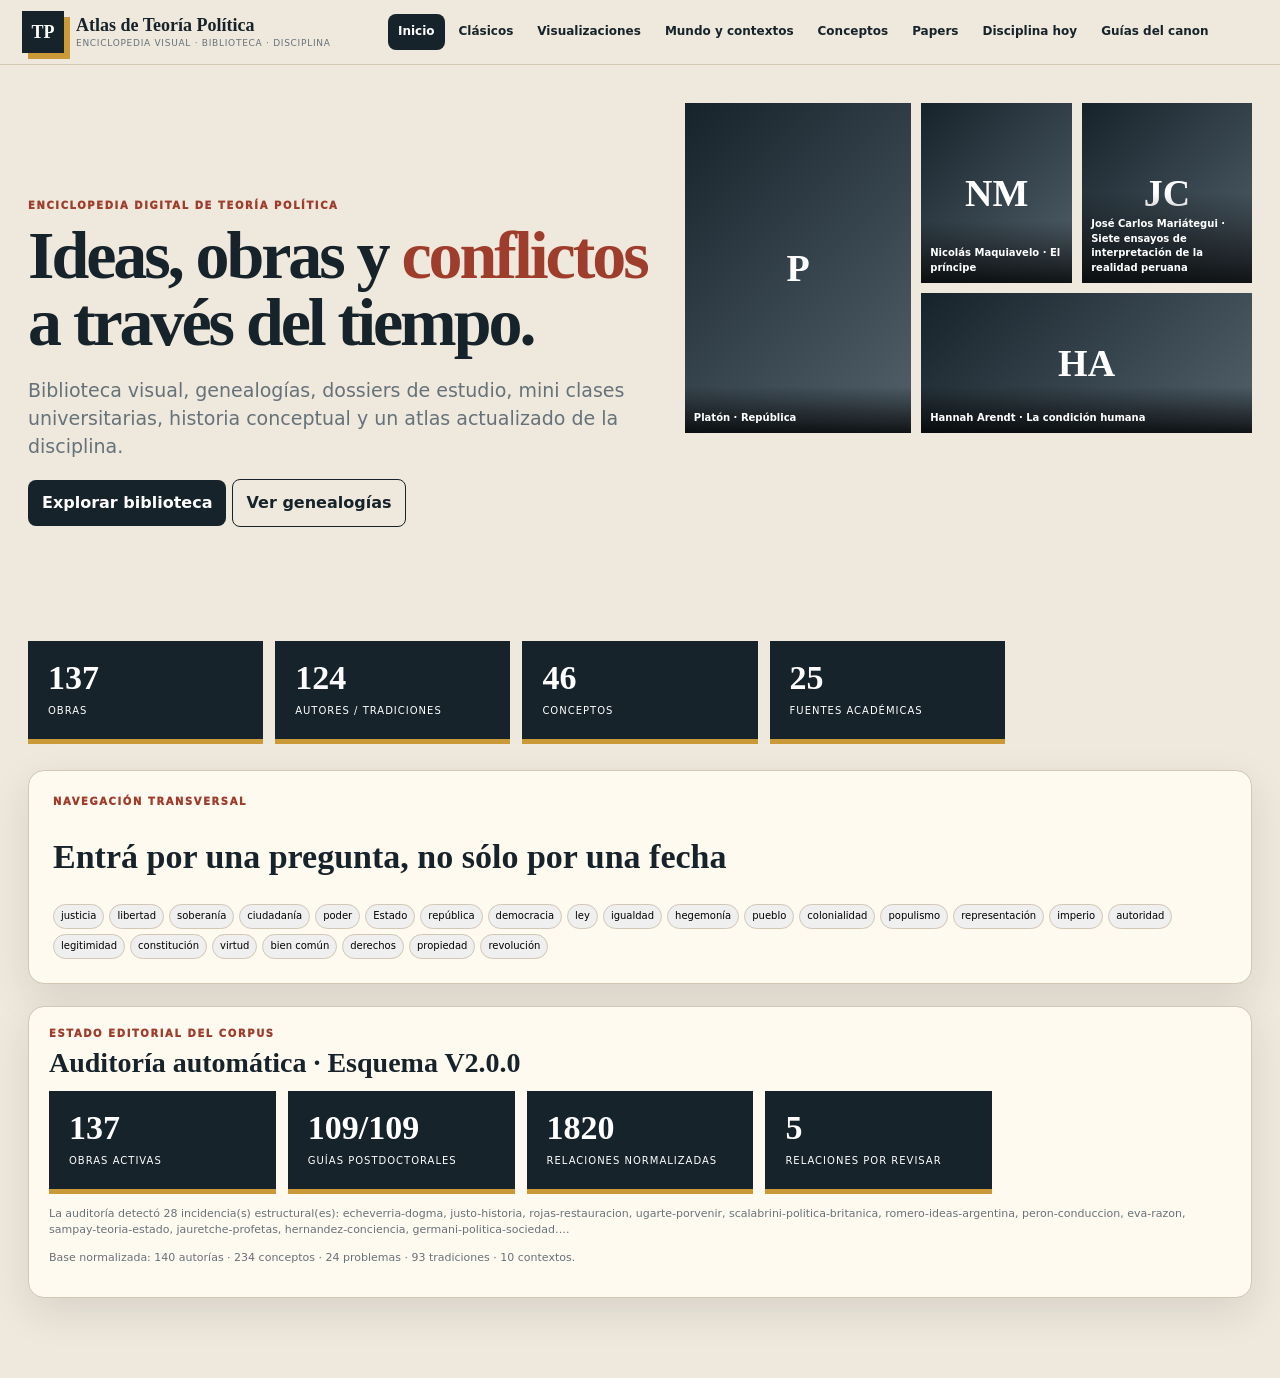
==== commit 46b896c7: "Activar esquema normalizado V2 del Atlas" ====
--- a/index.html
+++ b/index.html
@@ -1 +1 @@
-<!doctype html><html lang="es"><head><meta charset="utf-8"><meta name="viewport" content="width=device-width,initial-scale=1"><meta name="theme-color" content="#17232b"><title>Atlas de Teoría Política</title><link rel="stylesheet" href="style.css"><link rel="stylesheet" href="patch.css"><link rel="stylesheet" href="study.css"><link rel="stylesheet" href="lecture.css"><link rel="stylesheet" href="v2.css"><link rel="stylesheet" href="classic-reader.css"></head><body><header class="top"><div class="brand"><div class="mark">TP</div><div><b>Atlas de Teoría Política</b><small>Enciclopedia visual · biblioteca · disciplina</small></div></div><nav class="nav"><button class="on" data-v="home">Inicio</button><button data-v="library">Clásicos</button><button data-v="visuals">Visualizaciones</button><button data-v="concepts">Conceptos</button><button data-v="papers">Papers</button><button data-v="discipline">Disciplina hoy</button><button data-v="guides">Guías del canon</button></nav></header><main class="wrap"><section id="home" class="view on"><div class="hero"><div><div class="eyebrow">ENCICLOPEDIA DIGITAL DE TEORÍA POLÍTICA</div><h1>Ideas, obras y <span>conflictos</span> a través del tiempo.</h1><p>Biblioteca visual, genealogías, dossiers de estudio, mini clases universitarias, historia conceptual y un atlas actualizado de la disciplina.</p><button class="primary" data-go="library">Explorar biblioteca</button> <button class="secondary" data-go="visuals">Ver genealogías</button></div><div id="heroPics" class="hero-images"></div></div><div class="metrics"><div class="metric"><b id="mw">0</b><span>obras</span></div><div class="metric"><b id="ma">0</b><span>autores / tradiciones</span></div><div class="metric"><b id="mc">0</b><span>conceptos</span></div><div class="metric"><b id="ms">0</b><span>fuentes académicas</span></div></div><div class="panel" style="padding:24px"><div class="eyebrow">NAVEGACIÓN TRANSVERSAL</div><h2 style="font:900 34px var(--serif)">Entrá por una pregunta, no sólo por una fecha</h2><div id="homeConcepts" class="chips"></div></div></section><section id="library" class="view"><div class="section-head"><div><div class="eyebrow">BIBLIOTECA</div><h1>Clásicos y obras de la disciplina</h1><p>Cada obra abre un dossier de estudio y una mini clase universitaria con contexto, argumento, conceptos, debates, comparaciones y objetivos de examen.</p></div></div><div class="toolbar panel"><input id="q" placeholder="Buscar autor, obra, problema o concepto"><select id="era"></select><select id="trad"></select><select id="theme"></select></div><div id="count" class="note" style="margin:0 0 12px"></div><div id="cards" class="grid"></div></section><section id="visuals" class="view"><div class="section-head"><div><div class="eyebrow">ATLAS VISUAL</div><h1>Genealogías e influencias</h1><p>Vista reconstruida desde cero para priorizar legibilidad y relaciones conceptuales claras.</p></div></div><div id="v2VisBody"></div></section><section id="concepts" class="view"><div class="section-head"><div><div class="eyebrow">HISTORIA CONCEPTUAL</div><h1>Grandes problemas y vocabularios</h1><p>Conceptos para navegar transversalmente la biblioteca y reconstruir cambios de significado.</p></div></div><div id="conceptGrid" class="concept-grid"></div></section><section id="papers" class="view"><div class="section-head"><div><div class="eyebrow">BUSCADOR ACADÉMICO FEDERADO</div><h1>Papers y fuentes</h1><p>OpenAlex ofrece resultados dinámicos; el directorio incorpora repositorios, revistas y bases especializadas nacionales e internacionales.</p></div></div><div class="paperbar panel"><input id="pq" placeholder="Ej.: Maquiavelo libertad republicana"><button id="pgo" class="primary">Buscar</button></div><div id="sourceLinks" class="sources"></div><div id="pstatus" class="note"></div><div id="paperResults" class="papers"></div><div class="section-head" style="margin-top:30px"><div><div class="eyebrow">DIRECTORIO</div><h2>Fuentes académicas integradas</h2></div></div><div id="sourceDirectory" class="source-directory"></div></section><section id="discipline" class="view"><div class="discipline-hero"><div class="eyebrow" style="color:#e2be64">ESTADO ACTUAL DE LA DISCIPLINA</div><h2>Un pequeño atlas de la teoría política hoy</h2><p>No es un ranking de universidades. Es un mapa de núcleos visibles y activos según sus programas, seminarios, asociaciones y circuitos de publicación: teoría normativa, historia del pensamiento, teoría crítica, enfoques comparativos/globales y desarrollos latinoamericanos.</p></div><div class="section-head"><div><div class="eyebrow">ORIENTACIONES</div><h2>Principales modos de hacer teoría política</h2></div></div><div id="methodGrid" class="method-grid"></div><div class="section-head"><div><div class="eyebrow">NÚCLEOS ACADÉMICOS</div><h2>Instituciones, centros y referentes</h2><p>Separación entre panorama internacional y argentino, con actividad académica y referentes asociados.</p></div></div><div id="hubFilter" class="hub-filter"></div><div id="hubGrid" class="hub-grid"></div><div class="section-head" style="margin-top:30px"><div><div class="eyebrow">ASOCIACIONES Y REDES</div><h2>Circuitos de la disciplina</h2></div></div><div id="associationGrid" class="assoc-grid"></div><div class="section-head" style="margin-top:30px"><div><div class="eyebrow">CONGRESOS Y EVENTOS</div><h2>Calendario y espacios de encuentro</h2></div></div><div id="eventTimeline" class="event-timeline"></div></section><section id="guides" class="view"><div class="section-head"><div><div class="eyebrow">HISTORIOGRAFÍA DEL CANON</div><h1>Tres grandes mapas de lectura</h1><p>Strauss–Cropsey, Sabine y Wolin funcionan como apoyos historiográficos distintos para reconstruir canon, problemas y discontinuidades.</p></div></div><div id="guideGrid" class="guide-grid"></div></section></main><dialog id="dlg"><div class="modal"><button class="close" onclick="document.getElementById('dlg').close()">×</button><div id="dossier"></div></div></dialog><input id="file" type="file" accept="application/pdf,text/plain,text/html,.md" hidden><script src="data.js"></script><script src="corrections.js"></script><script src="classes-east.js"></script><script src="classes-classical.js"></script><script src="classes-expansion.js"></script><script src="argentina-canon-data.js"></script><script src="argentina-guides-peronism.js"></script><script src="argentina-guides-thought.js"></script><script src="argentina-genealogy.js"></script><script src="lecture-runtime.js"></script><script src="dossier-depth-v3.js"></script><script src="classic-reader.js"></script><script src="app.js"></script><script src="repair-v2.js"></script><script src="world-context-data.js"></script><script src="world-phase1-data.js"></script><script src="argentina-world.js"></script><script src="world-context.js"></script><script src="world-phase2.js"></script><script src="world-phase3.js"></script></body></html>+<!doctype html><html lang="es"><head><meta charset="utf-8"><meta name="viewport" content="width=device-width,initial-scale=1"><meta name="theme-color" content="#17232b"><title>Atlas de Teoría Política</title><link rel="stylesheet" href="style.css"><link rel="stylesheet" href="patch.css"><link rel="stylesheet" href="study.css"><link rel="stylesheet" href="lecture.css"><link rel="stylesheet" href="v2.css"><link rel="stylesheet" href="classic-reader.css"><link rel="stylesheet" href="course-enrichment.css"></head><body><header class="top"><div class="brand"><div class="mark">TP</div><div><b>Atlas de Teoría Política</b><small>Enciclopedia visual · biblioteca · disciplina</small></div></div><nav class="nav"><button class="on" data-v="home">Inicio</button><button data-v="library">Clásicos</button><button data-v="visuals">Visualizaciones</button><button data-v="concepts">Conceptos</button><button data-v="papers">Papers</button><button data-v="discipline">Disciplina hoy</button><button data-v="guides">Guías del canon</button></nav></header><main class="wrap"><section id="home" class="view on"><div class="hero"><div><div class="eyebrow">ENCICLOPEDIA DIGITAL DE TEORÍA POLÍTICA</div><h1>Ideas, obras y <span>conflictos</span> a través del tiempo.</h1><p>Biblioteca visual, genealogías, dossiers de estudio, mini clases universitarias, historia conceptual y un atlas actualizado de la disciplina.</p><button class="primary" data-go="library">Explorar biblioteca</button> <button class="secondary" data-go="visuals">Ver genealogías</button></div><div id="heroPics" class="hero-images"></div></div><div class="metrics"><div class="metric"><b id="mw">0</b><span>obras</span></div><div class="metric"><b id="ma">0</b><span>autores / tradiciones</span></div><div class="metric"><b id="mc">0</b><span>conceptos</span></div><div class="metric"><b id="ms">0</b><span>fuentes académicas</span></div></div><div class="panel" style="padding:24px"><div class="eyebrow">NAVEGACIÓN TRANSVERSAL</div><h2 style="font:900 34px var(--serif)">Entrá por una pregunta, no sólo por una fecha</h2><div id="homeConcepts" class="chips"></div></div></section><section id="library" class="view"><div class="section-head"><div><div class="eyebrow">BIBLIOTECA</div><h1>Clásicos y obras de la disciplina</h1><p>Cada obra abre un dossier de estudio y una mini clase universitaria con contexto, argumento, conceptos, debates, comparaciones y objetivos de examen.</p></div></div><div class="toolbar panel"><input id="q" placeholder="Buscar autor, obra, problema o concepto"><select id="era"></select><select id="trad"></select><select id="theme"></select></div><div id="count" class="note" style="margin:0 0 12px"></div><div id="cards" class="grid"></div></section><section id="visuals" class="view"><div class="section-head"><div><div class="eyebrow">ATLAS VISUAL</div><h1>Genealogías e influencias</h1><p>Vista reconstruida desde cero para priorizar legibilidad y relaciones conceptuales claras.</p></div></div><div id="v2VisBody"></div></section><section id="concepts" class="view"><div class="section-head"><div><div class="eyebrow">HISTORIA CONCEPTUAL</div><h1>Grandes problemas y vocabularios</h1><p>Conceptos para navegar transversalmente la biblioteca y reconstruir cambios de significado.</p></div></div><div id="conceptGrid" class="concept-grid"></div></section><section id="papers" class="view"><div class="section-head"><div><div class="eyebrow">BUSCADOR ACADÉMICO FEDERADO</div><h1>Papers y fuentes</h1><p>OpenAlex ofrece resultados dinámicos; el directorio incorpora repositorios, revistas y bases especializadas nacionales e internacionales.</p></div></div><div class="paperbar panel"><input id="pq" placeholder="Ej.: Maquiavelo libertad republicana"><button id="pgo" class="primary">Buscar</button></div><div id="sourceLinks" class="sources"></div><div id="pstatus" class="note"></div><div id="paperResults" class="papers"></div><div class="section-head" style="margin-top:30px"><div><div class="eyebrow">DIRECTORIO</div><h2>Fuentes académicas integradas</h2></div></div><div id="sourceDirectory" class="source-directory"></div></section><section id="discipline" class="view"><div class="discipline-hero"><div class="eyebrow" style="color:#e2be64">ESTADO ACTUAL DE LA DISCIPLINA</div><h2>Un pequeño atlas de la teoría política hoy</h2><p>No es un ranking de universidades. Es un mapa de núcleos visibles y activos según sus programas, seminarios, asociaciones y circuitos de publicación: teoría normativa, historia del pensamiento, teoría crítica, enfoques comparativos/globales y desarrollos latinoamericanos.</p></div><div class="section-head"><div><div class="eyebrow">ORIENTACIONES</div><h2>Principales modos de hacer teoría política</h2></div></div><div id="methodGrid" class="method-grid"></div><div class="section-head"><div><div class="eyebrow">NÚCLEOS ACADÉMICOS</div><h2>Instituciones, centros y referentes</h2><p>Separación entre panorama internacional y argentino, con actividad académica y referentes asociados.</p></div></div><div id="hubFilter" class="hub-filter"></div><div id="hubGrid" class="hub-grid"></div><div class="section-head" style="margin-top:30px"><div><div class="eyebrow">ASOCIACIONES Y REDES</div><h2>Circuitos de la disciplina</h2></div></div><div id="associationGrid" class="assoc-grid"></div><div class="section-head" style="margin-top:30px"><div><div class="eyebrow">CONGRESOS Y EVENTOS</div><h2>Calendario y espacios de encuentro</h2></div></div><div id="eventTimeline" class="event-timeline"></div></section><section id="guides" class="view"><div class="section-head"><div><div class="eyebrow">HISTORIOGRAFÍA DEL CANON</div><h1>Tres grandes mapas de lectura</h1><p>Strauss–Cropsey, Sabine y Wolin funcionan como apoyos historiográficos distintos para reconstruir canon, problemas y discontinuidades.</p></div></div><div id="guideGrid" class="guide-grid"></div></section></main><dialog id="dlg"><div class="modal"><button class="close" onclick="document.getElementById('dlg').close()">×</button><div id="dossier"></div></div></dialog><input id="file" type="file" accept="application/pdf,text/plain,text/html,.md" hidden><script src="data.js"></script><script src="corrections.js"></script><script src="classes-east.js"></script><script src="classes-classical.js"></script><script src="classes-expansion.js"></script><script src="argentina-canon-data.js"></script><script src="argentina-guides-peronism.js"></script><script src="argentina-guides-thought.js"></script><script src="argentina-genealogy.js"></script><script src="lecture-runtime.js"></script><script src="dossier-depth-v3.js"></script><script src="postdoc-core.js"></script><script src="postdoc-east.js"></script><script src="postdoc-greece.js"></script><script src="postdoc-rome.js"></script><script src="postdoc-medieval-a.js"></script><script src="postdoc-medieval-b.js"></script><script src="postdoc-modern-a.js"></script><script src="postdoc-modern-b.js"></script><script src="postdoc-revolutions-a.js"></script><script src="postdoc-revolutions-b.js"></script><script src="postdoc-contemporary-a.js"></script><script src="postdoc-contemporary-b.js"></script><script src="postdoc-contemporary-c.js"></script><script src="postdoc-contemporary-d.js"></script><script src="postdoc-contemporary-e.js"></script><script src="postdoc-latam-a.js"></script><script src="postdoc-latam-b.js"></script><script src="postdoc-latam-c.js"></script><script src="postdoc-latam-d.js"></script><script src="postdoc-completion.js"></script><script src="postdoc-runtime.js"></script><script src="course-enrichment.js"></script><script src="classic-reader.js"></script><script src="app.js"></script><script src="repair-v2.js"></script><script src="world-context-data.js"></script><script src="world-phase1-data.js"></script><script src="argentina-world.js"></script><script src="atlas-schema-v2.js"></script><script src="world-context.js"></script><script src="world-phase2.js"></script><script src="world-phase3.js"></script><script src="atlas-audit.js"></script></body></html>
--- a/course-enrichment.css
+++ b/course-enrichment.css
@@ -0,0 +1 @@
+.course-block{margin:22px 0;background:linear-gradient(180deg,#f7f3e9,#fff);border:1px solid var(--line);border-left:6px solid #8f2f35;border-radius:14px;padding:20px;box-shadow:0 8px 24px #17232b10}.course-head{display:flex;justify-content:space-between;gap:18px;align-items:flex-start}.course-head h2{font:900 30px/1.1 var(--serif);margin:5px 0 8px}.course-head p{margin:0;color:var(--muted);font-size:13px;line-height:1.55;max-width:780px}.course-source{font-size:9px;font-weight:900;letter-spacing:.08em;text-transform:uppercase;padding:7px 9px;border-radius:999px;background:#17232b;color:white;white-space:nowrap}.course-concepts{display:flex;flex-wrap:wrap;gap:7px;margin:16px 0 4px}.course-concepts span{font-size:10px;font-weight:850;border:1px solid var(--line);background:#fff;padding:6px 9px;border-radius:999px}.course-grid{display:grid;grid-template-columns:repeat(2,minmax(0,1fr));gap:12px;margin-top:14px}.course-col{background:#fff;border:1px solid var(--line);border-radius:10px;padding:13px 14px}.course-col h4{margin:0 0 8px;font-size:10px;text-transform:uppercase;letter-spacing:.08em;color:#8f2f35}.course-col ul{margin:0;padding-left:18px}.course-col li{font-size:12px;line-height:1.48;margin:0 0 6px}.course-sequence{margin-top:12px;padding:12px 14px;border-radius:9px;background:#17232b;color:white;font-size:12px;line-height:1.5}.course-sequence b{color:#e2be64}@media(max-width:760px){.course-head{display:block}.course-source{display:inline-block;margin-top:10px}.course-grid{grid-template-columns:1fr}.course-head h2{font-size:25px}}
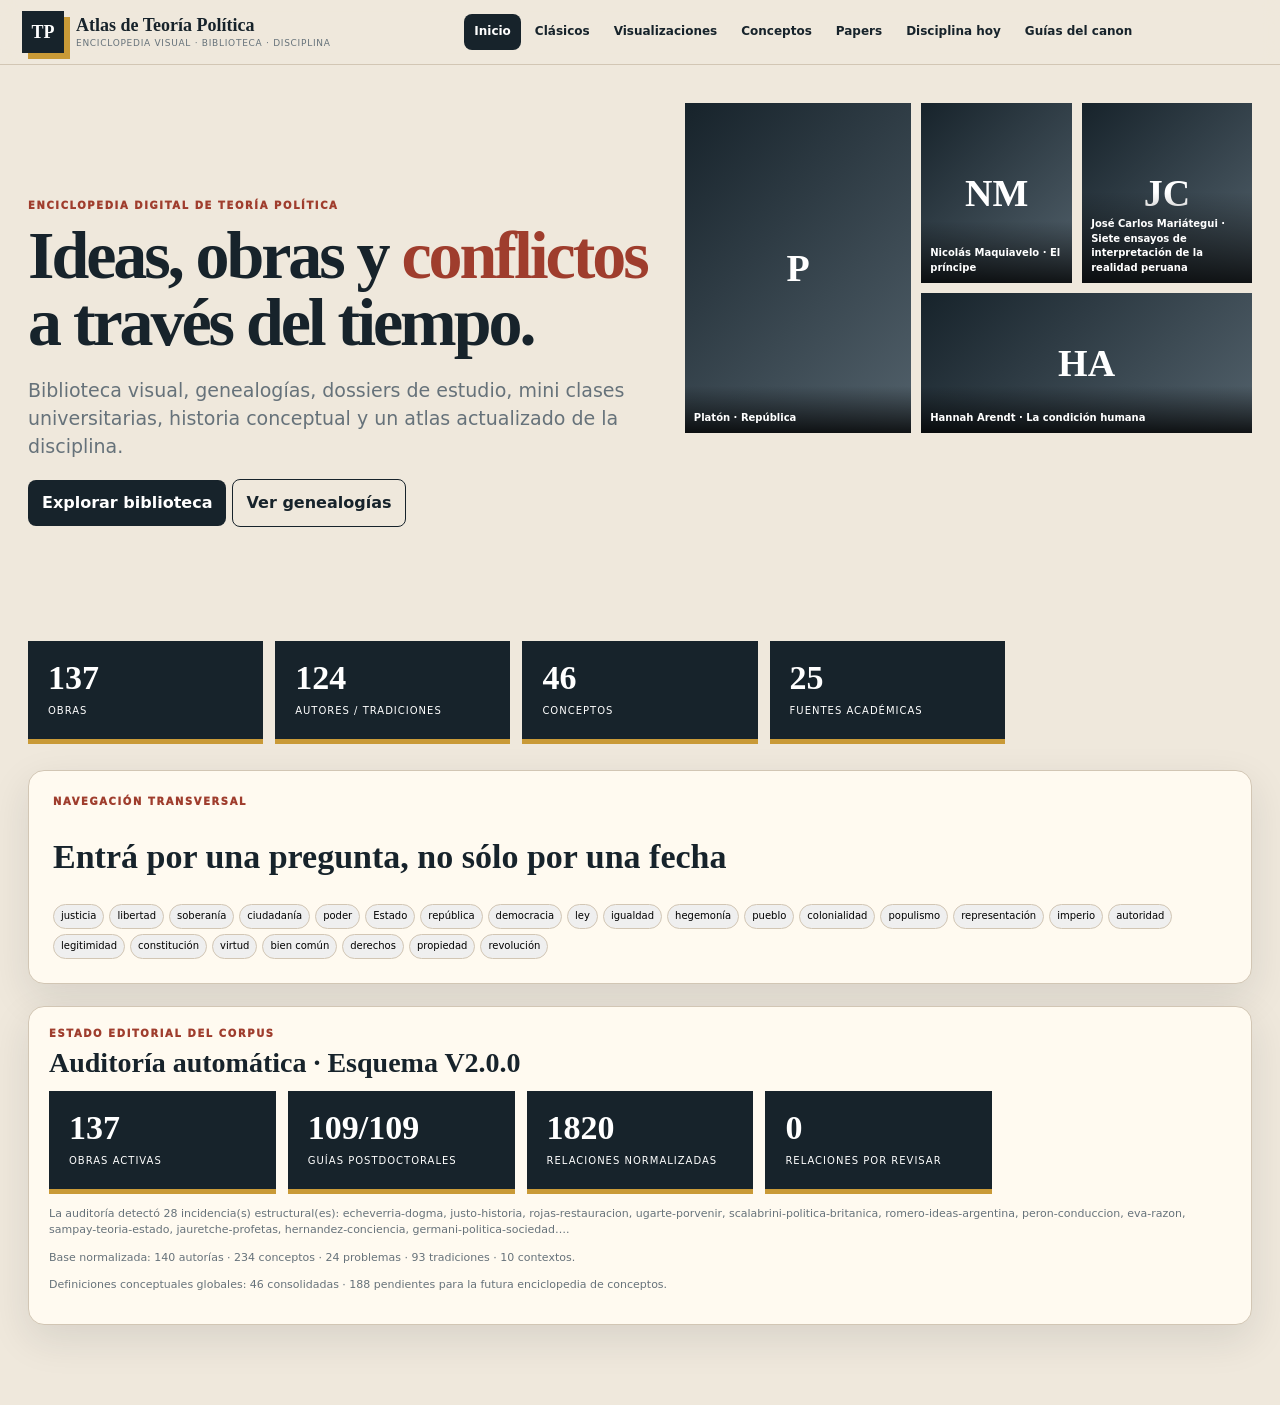
==== commit d655cb45: "Activar navegación wiki con URLs permanentes" ====
--- a/index.html
+++ b/index.html
@@ -1 +1 @@
-<!doctype html><html lang="es"><head><meta charset="utf-8"><meta name="viewport" content="width=device-width,initial-scale=1"><meta name="theme-color" content="#17232b"><title>Atlas de Teoría Política</title><link rel="stylesheet" href="style.css"><link rel="stylesheet" href="patch.css"><link rel="stylesheet" href="study.css"><link rel="stylesheet" href="lecture.css"><link rel="stylesheet" href="v2.css"><link rel="stylesheet" href="classic-reader.css"><link rel="stylesheet" href="course-enrichment.css"></head><body><header class="top"><div class="brand"><div class="mark">TP</div><div><b>Atlas de Teoría Política</b><small>Enciclopedia visual · biblioteca · disciplina</small></div></div><nav class="nav"><button class="on" data-v="home">Inicio</button><button data-v="library">Clásicos</button><button data-v="visuals">Visualizaciones</button><button data-v="concepts">Conceptos</button><button data-v="papers">Papers</button><button data-v="discipline">Disciplina hoy</button><button data-v="guides">Guías del canon</button></nav></header><main class="wrap"><section id="home" class="view on"><div class="hero"><div><div class="eyebrow">ENCICLOPEDIA DIGITAL DE TEORÍA POLÍTICA</div><h1>Ideas, obras y <span>conflictos</span> a través del tiempo.</h1><p>Biblioteca visual, genealogías, dossiers de estudio, mini clases universitarias, historia conceptual y un atlas actualizado de la disciplina.</p><button class="primary" data-go="library">Explorar biblioteca</button> <button class="secondary" data-go="visuals">Ver genealogías</button></div><div id="heroPics" class="hero-images"></div></div><div class="metrics"><div class="metric"><b id="mw">0</b><span>obras</span></div><div class="metric"><b id="ma">0</b><span>autores / tradiciones</span></div><div class="metric"><b id="mc">0</b><span>conceptos</span></div><div class="metric"><b id="ms">0</b><span>fuentes académicas</span></div></div><div class="panel" style="padding:24px"><div class="eyebrow">NAVEGACIÓN TRANSVERSAL</div><h2 style="font:900 34px var(--serif)">Entrá por una pregunta, no sólo por una fecha</h2><div id="homeConcepts" class="chips"></div></div></section><section id="library" class="view"><div class="section-head"><div><div class="eyebrow">BIBLIOTECA</div><h1>Clásicos y obras de la disciplina</h1><p>Cada obra abre un dossier de estudio y una mini clase universitaria con contexto, argumento, conceptos, debates, comparaciones y objetivos de examen.</p></div></div><div class="toolbar panel"><input id="q" placeholder="Buscar autor, obra, problema o concepto"><select id="era"></select><select id="trad"></select><select id="theme"></select></div><div id="count" class="note" style="margin:0 0 12px"></div><div id="cards" class="grid"></div></section><section id="visuals" class="view"><div class="section-head"><div><div class="eyebrow">ATLAS VISUAL</div><h1>Genealogías e influencias</h1><p>Vista reconstruida desde cero para priorizar legibilidad y relaciones conceptuales claras.</p></div></div><div id="v2VisBody"></div></section><section id="concepts" class="view"><div class="section-head"><div><div class="eyebrow">HISTORIA CONCEPTUAL</div><h1>Grandes problemas y vocabularios</h1><p>Conceptos para navegar transversalmente la biblioteca y reconstruir cambios de significado.</p></div></div><div id="conceptGrid" class="concept-grid"></div></section><section id="papers" class="view"><div class="section-head"><div><div class="eyebrow">BUSCADOR ACADÉMICO FEDERADO</div><h1>Papers y fuentes</h1><p>OpenAlex ofrece resultados dinámicos; el directorio incorpora repositorios, revistas y bases especializadas nacionales e internacionales.</p></div></div><div class="paperbar panel"><input id="pq" placeholder="Ej.: Maquiavelo libertad republicana"><button id="pgo" class="primary">Buscar</button></div><div id="sourceLinks" class="sources"></div><div id="pstatus" class="note"></div><div id="paperResults" class="papers"></div><div class="section-head" style="margin-top:30px"><div><div class="eyebrow">DIRECTORIO</div><h2>Fuentes académicas integradas</h2></div></div><div id="sourceDirectory" class="source-directory"></div></section><section id="discipline" class="view"><div class="discipline-hero"><div class="eyebrow" style="color:#e2be64">ESTADO ACTUAL DE LA DISCIPLINA</div><h2>Un pequeño atlas de la teoría política hoy</h2><p>No es un ranking de universidades. Es un mapa de núcleos visibles y activos según sus programas, seminarios, asociaciones y circuitos de publicación: teoría normativa, historia del pensamiento, teoría crítica, enfoques comparativos/globales y desarrollos latinoamericanos.</p></div><div class="section-head"><div><div class="eyebrow">ORIENTACIONES</div><h2>Principales modos de hacer teoría política</h2></div></div><div id="methodGrid" class="method-grid"></div><div class="section-head"><div><div class="eyebrow">NÚCLEOS ACADÉMICOS</div><h2>Instituciones, centros y referentes</h2><p>Separación entre panorama internacional y argentino, con actividad académica y referentes asociados.</p></div></div><div id="hubFilter" class="hub-filter"></div><div id="hubGrid" class="hub-grid"></div><div class="section-head" style="margin-top:30px"><div><div class="eyebrow">ASOCIACIONES Y REDES</div><h2>Circuitos de la disciplina</h2></div></div><div id="associationGrid" class="assoc-grid"></div><div class="section-head" style="margin-top:30px"><div><div class="eyebrow">CONGRESOS Y EVENTOS</div><h2>Calendario y espacios de encuentro</h2></div></div><div id="eventTimeline" class="event-timeline"></div></section><section id="guides" class="view"><div class="section-head"><div><div class="eyebrow">HISTORIOGRAFÍA DEL CANON</div><h1>Tres grandes mapas de lectura</h1><p>Strauss–Cropsey, Sabine y Wolin funcionan como apoyos historiográficos distintos para reconstruir canon, problemas y discontinuidades.</p></div></div><div id="guideGrid" class="guide-grid"></div></section></main><dialog id="dlg"><div class="modal"><button class="close" onclick="document.getElementById('dlg').close()">×</button><div id="dossier"></div></div></dialog><input id="file" type="file" accept="application/pdf,text/plain,text/html,.md" hidden><script src="data.js"></script><script src="corrections.js"></script><script src="classes-east.js"></script><script src="classes-classical.js"></script><script src="classes-expansion.js"></script><script src="argentina-canon-data.js"></script><script src="argentina-guides-peronism.js"></script><script src="argentina-guides-thought.js"></script><script src="argentina-genealogy.js"></script><script src="lecture-runtime.js"></script><script src="dossier-depth-v3.js"></script><script src="postdoc-core.js"></script><script src="postdoc-east.js"></script><script src="postdoc-greece.js"></script><script src="postdoc-rome.js"></script><script src="postdoc-medieval-a.js"></script><script src="postdoc-medieval-b.js"></script><script src="postdoc-modern-a.js"></script><script src="postdoc-modern-b.js"></script><script src="postdoc-revolutions-a.js"></script><script src="postdoc-revolutions-b.js"></script><script src="postdoc-contemporary-a.js"></script><script src="postdoc-contemporary-b.js"></script><script src="postdoc-contemporary-c.js"></script><script src="postdoc-contemporary-d.js"></script><script src="postdoc-contemporary-e.js"></script><script src="postdoc-latam-a.js"></script><script src="postdoc-latam-b.js"></script><script src="postdoc-latam-c.js"></script><script src="postdoc-latam-d.js"></script><script src="postdoc-completion.js"></script><script src="postdoc-runtime.js"></script><script src="course-enrichment.js"></script><script src="classic-reader.js"></script><script src="app.js"></script><script src="repair-v2.js"></script><script src="world-context-data.js"></script><script src="world-phase1-data.js"></script><script src="argentina-world.js"></script><script src="atlas-schema-v2.js"></script><script src="world-context.js"></script><script src="world-phase2.js"></script><script src="world-phase3.js"></script><script src="atlas-audit.js"></script></body></html>+<!doctype html><html lang="es"><head><meta charset="utf-8"><meta name="viewport" content="width=device-width,initial-scale=1"><meta name="theme-color" content="#17232b"><title>Atlas de Teoría Política</title><link rel="stylesheet" href="style.css"><link rel="stylesheet" href="patch.css"><link rel="stylesheet" href="study.css"><link rel="stylesheet" href="lecture.css"><link rel="stylesheet" href="v2.css"><link rel="stylesheet" href="classic-reader.css"><link rel="stylesheet" href="course-enrichment.css"><link rel="stylesheet" href="atlas-router.css"></head><body><header class="top"><div class="brand"><div class="mark">TP</div><div><b>Atlas de Teoría Política</b><small>Enciclopedia visual · biblioteca · disciplina</small></div></div><nav class="nav"><button class="on" data-v="home">Inicio</button><button data-v="library">Clásicos</button><button data-v="visuals">Visualizaciones</button><button data-v="concepts">Conceptos</button><button data-v="papers">Papers</button><button data-v="discipline">Disciplina hoy</button><button data-v="guides">Guías del canon</button></nav></header><main class="wrap"><section id="home" class="view on"><div class="hero"><div><div class="eyebrow">ENCICLOPEDIA DIGITAL DE TEORÍA POLÍTICA</div><h1>Ideas, obras y <span>conflictos</span> a través del tiempo.</h1><p>Biblioteca visual, genealogías, dossiers de estudio, mini clases universitarias, historia conceptual y un atlas actualizado de la disciplina.</p><button class="primary" data-go="library">Explorar biblioteca</button> <button class="secondary" data-go="visuals">Ver genealogías</button></div><div id="heroPics" class="hero-images"></div></div><div class="metrics"><div class="metric"><b id="mw">0</b><span>obras</span></div><div class="metric"><b id="ma">0</b><span>autores / tradiciones</span></div><div class="metric"><b id="mc">0</b><span>conceptos</span></div><div class="metric"><b id="ms">0</b><span>fuentes académicas</span></div></div><div class="panel" style="padding:24px"><div class="eyebrow">NAVEGACIÓN TRANSVERSAL</div><h2 style="font:900 34px var(--serif)">Entrá por una pregunta, no sólo por una fecha</h2><div id="homeConcepts" class="chips"></div></div></section><section id="library" class="view"><div class="section-head"><div><div class="eyebrow">BIBLIOTECA</div><h1>Clásicos y obras de la disciplina</h1><p>Cada obra abre un dossier de estudio y una mini clase universitaria con contexto, argumento, conceptos, debates, comparaciones y objetivos de examen.</p></div></div><div class="toolbar panel"><input id="q" placeholder="Buscar autor, obra, problema o concepto"><select id="era"></select><select id="trad"></select><select id="theme"></select></div><div id="count" class="note" style="margin:0 0 12px"></div><div id="cards" class="grid"></div></section><section id="visuals" class="view"><div class="section-head"><div><div class="eyebrow">ATLAS VISUAL</div><h1>Genealogías e influencias</h1><p>Vista reconstruida desde cero para priorizar legibilidad y relaciones conceptuales claras.</p></div></div><div id="v2VisBody"></div></section><section id="concepts" class="view"><div class="section-head"><div><div class="eyebrow">HISTORIA CONCEPTUAL</div><h1>Grandes problemas y vocabularios</h1><p>Conceptos para navegar transversalmente la biblioteca y reconstruir cambios de significado.</p></div></div><div id="conceptGrid" class="concept-grid"></div></section><section id="papers" class="view"><div class="section-head"><div><div class="eyebrow">BUSCADOR ACADÉMICO FEDERADO</div><h1>Papers y fuentes</h1><p>OpenAlex ofrece resultados dinámicos; el directorio incorpora repositorios, revistas y bases especializadas nacionales e internacionales.</p></div></div><div class="paperbar panel"><input id="pq" placeholder="Ej.: Maquiavelo libertad republicana"><button id="pgo" class="primary">Buscar</button></div><div id="sourceLinks" class="sources"></div><div id="pstatus" class="note"></div><div id="paperResults" class="papers"></div><div class="section-head" style="margin-top:30px"><div><div class="eyebrow">DIRECTORIO</div><h2>Fuentes académicas integradas</h2></div></div><div id="sourceDirectory" class="source-directory"></div></section><section id="discipline" class="view"><div class="discipline-hero"><div class="eyebrow" style="color:#e2be64">ESTADO ACTUAL DE LA DISCIPLINA</div><h2>Un pequeño atlas de la teoría política hoy</h2><p>No es un ranking de universidades. Es un mapa de núcleos visibles y activos según sus programas, seminarios, asociaciones y circuitos de publicación: teoría normativa, historia del pensamiento, teoría crítica, enfoques comparativos/globales y desarrollos latinoamericanos.</p></div><div class="section-head"><div><div class="eyebrow">ORIENTACIONES</div><h2>Principales modos de hacer teoría política</h2></div></div><div id="methodGrid" class="method-grid"></div><div class="section-head"><div><div class="eyebrow">NÚCLEOS ACADÉMICOS</div><h2>Instituciones, centros y referentes</h2><p>Separación entre panorama internacional y argentino, con actividad académica y referentes asociados.</p></div></div><div id="hubFilter" class="hub-filter"></div><div id="hubGrid" class="hub-grid"></div><div class="section-head" style="margin-top:30px"><div><div class="eyebrow">ASOCIACIONES Y REDES</div><h2>Circuitos de la disciplina</h2></div></div><div id="associationGrid" class="assoc-grid"></div><div class="section-head" style="margin-top:30px"><div><div class="eyebrow">CONGRESOS Y EVENTOS</div><h2>Calendario y espacios de encuentro</h2></div></div><div id="eventTimeline" class="event-timeline"></div></section><section id="guides" class="view"><div class="section-head"><div><div class="eyebrow">HISTORIOGRAFÍA DEL CANON</div><h1>Tres grandes mapas de lectura</h1><p>Strauss–Cropsey, Sabine y Wolin funcionan como apoyos historiográficos distintos para reconstruir canon, problemas y discontinuidades.</p></div></div><div id="guideGrid" class="guide-grid"></div></section></main><dialog id="dlg"><div class="modal"><button class="close" onclick="document.getElementById('dlg').close()">×</button><div id="dossier"></div></div></dialog><input id="file" type="file" accept="application/pdf,text/plain,text/html,.md" hidden><script src="data.js"></script><script src="corrections.js"></script><script src="classes-east.js"></script><script src="classes-classical.js"></script><script src="classes-expansion.js"></script><script src="argentina-canon-data.js"></script><script src="argentina-guides-peronism.js"></script><script src="argentina-guides-thought.js"></script><script src="argentina-genealogy.js"></script><script src="lecture-runtime.js"></script><script src="dossier-depth-v3.js"></script><script src="postdoc-core.js"></script><script src="postdoc-east.js"></script><script src="postdoc-greece.js"></script><script src="postdoc-rome.js"></script><script src="postdoc-medieval-a.js"></script><script src="postdoc-medieval-b.js"></script><script src="postdoc-modern-a.js"></script><script src="postdoc-modern-b.js"></script><script src="postdoc-revolutions-a.js"></script><script src="postdoc-revolutions-b.js"></script><script src="postdoc-contemporary-a.js"></script><script src="postdoc-contemporary-b.js"></script><script src="postdoc-contemporary-c.js"></script><script src="postdoc-contemporary-d.js"></script><script src="postdoc-contemporary-e.js"></script><script src="postdoc-latam-a.js"></script><script src="postdoc-latam-b.js"></script><script src="postdoc-latam-c.js"></script><script src="postdoc-latam-d.js"></script><script src="postdoc-completion.js"></script><script src="postdoc-runtime.js"></script><script src="course-enrichment.js"></script><script src="classic-reader.js"></script><script src="app.js"></script><script src="repair-v2.js"></script><script src="world-context-data.js"></script><script src="world-phase1-data.js"></script><script src="argentina-world.js"></script><script src="atlas-schema-v2.js"></script><script src="world-context.js"></script><script src="world-phase2.js"></script><script src="world-phase3.js"></script><script src="atlas-router.js"></script><script src="atlas-audit.js"></script></body></html>
--- a/atlas-router.css
+++ b/atlas-router.css
@@ -0,0 +1 @@
+.atlas-entity-view{max-width:1280px;margin:0 auto}.atlas-wiki-bar{display:flex;justify-content:space-between;gap:20px;align-items:center;padding:11px 14px;background:var(--ink);color:#fff;border-radius:12px;margin-bottom:12px}.atlas-wiki-bar>div:first-child{display:flex;gap:10px;align-items:baseline;min-width:0}.atlas-wiki-bar span{font-size:9px;letter-spacing:.13em;color:#e2be64;font-weight:900}.atlas-wiki-bar b{font:900 17px var(--serif);white-space:nowrap;overflow:hidden;text-overflow:ellipsis}.atlas-wiki-actions{display:flex;gap:6px}.atlas-wiki-actions button,.atlas-dossier-routebar button{border:1px solid #ffffff55;background:transparent;color:#fff;padding:6px 9px;border-radius:7px;font-size:10px;font-weight:800}.atlas-breadcrumb{display:flex;align-items:center;gap:6px;margin:12px 2px 20px;font-size:10px;color:var(--muted)}.atlas-breadcrumb button{border:0;background:none;padding:0;color:var(--red);font-weight:800}.atlas-breadcrumb i{font-style:normal;color:var(--line)}.atlas-entity-hero{--entity-accent:var(--red);display:grid;grid-template-columns:1fr 150px;gap:24px;align-items:center;padding:30px 32px;background:linear-gradient(135deg,var(--panel),#fff);border:1px solid var(--line);border-left:8px solid var(--entity-accent);box-shadow:var(--shadow)}.atlas-entity-hero h1{font:900 52px/1 var(--serif);letter-spacing:-.03em;margin:5px 0 12px}.atlas-entity-hero p{max-width:850px;color:var(--muted);font-size:15px}.atlas-entity-stat{background:var(--ink);color:#fff;padding:22px;text-align:center;border-bottom:5px solid var(--gold)}.atlas-entity-stat b{display:block;font:900 42px var(--serif)}.atlas-entity-stat span{font-size:9px;text-transform:uppercase;letter-spacing:.12em}.atlas-entity-section{margin-top:18px;padding:22px 24px;background:var(--panel);border:1px solid var(--line);border-radius:12px}.atlas-entity-section h2{font:900 28px var(--serif);margin:4px 0 13px}.atlas-entity-columns{display:grid;grid-template-columns:1fr 1fr;gap:16px}.atlas-entity-workgrid{display:grid;grid-template-columns:repeat(3,minmax(0,1fr));gap:10px}.atlas-entity-work{border:1px solid var(--line);background:#fff;padding:14px;text-align:left;min-height:150px;border-top:5px solid var(--red);transition:.15s}.atlas-entity-work:hover{transform:translateY(-3px);box-shadow:0 8px 20px #17232b18}.atlas-entity-work small{display:block;color:var(--muted);font-size:9px}.atlas-entity-work strong{display:block;font:900 18px/1.08 var(--serif);margin:6px 0}.atlas-entity-work span{font-size:11px;font-weight:800}.atlas-entity-work p{font-size:10px;color:var(--muted);margin:8px 0 0}.atlas-linkchips{display:flex;flex-wrap:wrap;gap:6px}.atlas-linkchips button{border:1px solid var(--line);background:#fff;padding:6px 9px;border-radius:999px;font-size:10px;font-weight:800}.atlas-linkchips.problem button{border-color:#b88b5b}.atlas-rel-list{display:grid;grid-template-columns:repeat(3,1fr);gap:8px}.atlas-rel-list button{display:grid;grid-template-columns:24px 1fr;gap:8px;align-items:center;text-align:left;background:#fff;border:1px solid var(--line);padding:10px}.atlas-rel-list button>span{font:900 18px var(--serif);color:var(--red)}.atlas-rel-list b,.atlas-rel-list small{display:block}.atlas-rel-list small{font-size:9px;color:var(--muted);margin-top:2px}.atlas-editorial-note{padding:10px 12px;background:#fff4d8;border-left:4px solid var(--gold);font-size:11px;color:var(--ink);margin-top:12px}.atlas-question{font:700 21px/1.45 var(--serif)!important;color:var(--ink)!important}.atlas-empty{color:var(--muted);font-style:italic}.atlas-notfound{padding:50px 20px;text-align:center}.atlas-notfound h1{font:900 46px var(--serif)}.atlas-dossier-routebar{display:flex;justify-content:space-between;align-items:center;padding:9px 14px;background:var(--ink);color:#fff}.atlas-dossier-routebar span{font-size:9px;letter-spacing:.12em;color:#e2be64;font-weight:900}.atlas-route-link{cursor:pointer;text-decoration-thickness:1px}.v2-author.atlas-route-link:hover{text-decoration:underline;text-decoration-color:var(--red)}.v2-dhero .chip.atlas-route-link:hover{background:var(--ink);color:#fff}.concept-hero{--entity-accent:var(--blue)}.problem-hero{--entity-accent:var(--gold)}@media(max-width:900px){.atlas-entity-workgrid,.atlas-rel-list{grid-template-columns:repeat(2,1fr)}.atlas-entity-columns{grid-template-columns:1fr}}@media(max-width:650px){.atlas-wiki-bar{align-items:flex-start;display:block}.atlas-wiki-actions{margin-top:8px}.atlas-entity-hero{grid-template-columns:1fr;padding:22px 18px}.atlas-entity-hero h1{font-size:39px}.atlas-entity-stat{max-width:150px}.atlas-entity-workgrid,.atlas-rel-list{grid-template-columns:1fr}.atlas-entity-section{padding:18px 15px}}
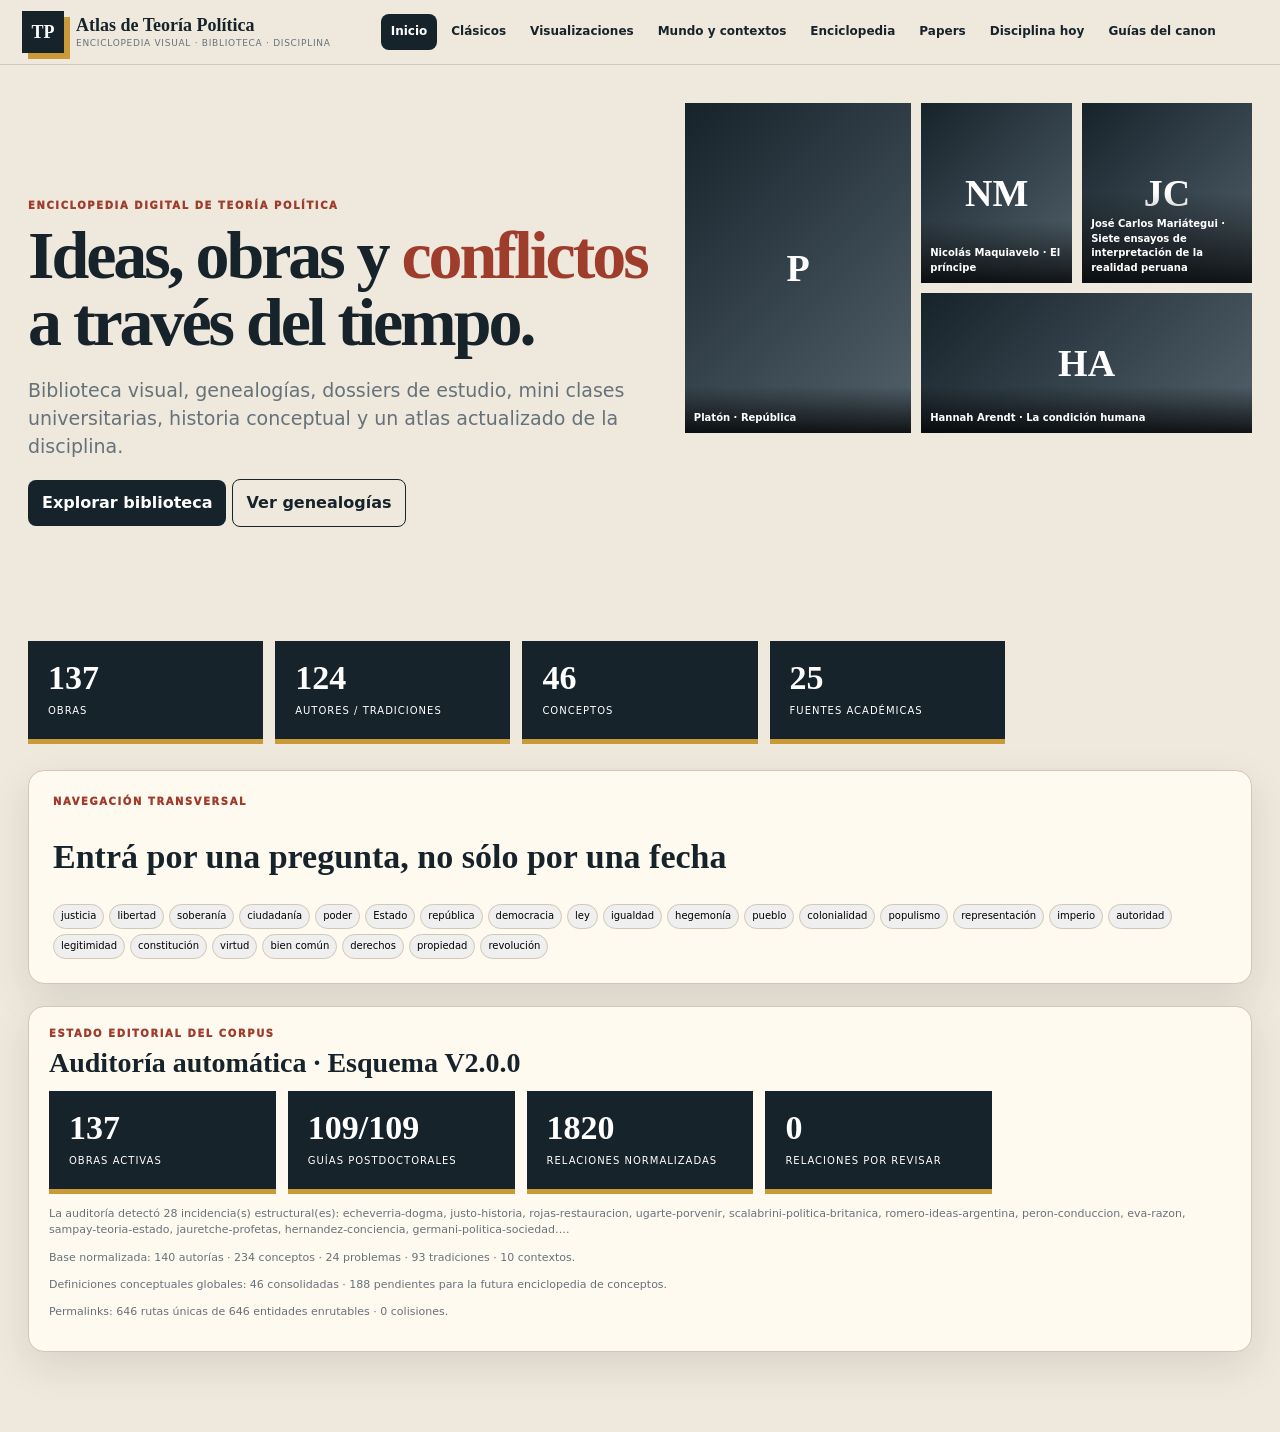
==== commit 9b3d0505: "Activar Enciclopedia de autores conceptos y problemas" ====
--- a/index.html
+++ b/index.html
@@ -1 +1 @@
-<!doctype html><html lang="es"><head><meta charset="utf-8"><meta name="viewport" content="width=device-width,initial-scale=1"><meta name="theme-color" content="#17232b"><title>Atlas de Teoría Política</title><link rel="stylesheet" href="style.css"><link rel="stylesheet" href="patch.css"><link rel="stylesheet" href="study.css"><link rel="stylesheet" href="lecture.css"><link rel="stylesheet" href="v2.css"><link rel="stylesheet" href="classic-reader.css"><link rel="stylesheet" href="course-enrichment.css"><link rel="stylesheet" href="atlas-router.css"></head><body><header class="top"><div class="brand"><div class="mark">TP</div><div><b>Atlas de Teoría Política</b><small>Enciclopedia visual · biblioteca · disciplina</small></div></div><nav class="nav"><button class="on" data-v="home">Inicio</button><button data-v="library">Clásicos</button><button data-v="visuals">Visualizaciones</button><button data-v="concepts">Conceptos</button><button data-v="papers">Papers</button><button data-v="discipline">Disciplina hoy</button><button data-v="guides">Guías del canon</button></nav></header><main class="wrap"><section id="home" class="view on"><div class="hero"><div><div class="eyebrow">ENCICLOPEDIA DIGITAL DE TEORÍA POLÍTICA</div><h1>Ideas, obras y <span>conflictos</span> a través del tiempo.</h1><p>Biblioteca visual, genealogías, dossiers de estudio, mini clases universitarias, historia conceptual y un atlas actualizado de la disciplina.</p><button class="primary" data-go="library">Explorar biblioteca</button> <button class="secondary" data-go="visuals">Ver genealogías</button></div><div id="heroPics" class="hero-images"></div></div><div class="metrics"><div class="metric"><b id="mw">0</b><span>obras</span></div><div class="metric"><b id="ma">0</b><span>autores / tradiciones</span></div><div class="metric"><b id="mc">0</b><span>conceptos</span></div><div class="metric"><b id="ms">0</b><span>fuentes académicas</span></div></div><div class="panel" style="padding:24px"><div class="eyebrow">NAVEGACIÓN TRANSVERSAL</div><h2 style="font:900 34px var(--serif)">Entrá por una pregunta, no sólo por una fecha</h2><div id="homeConcepts" class="chips"></div></div></section><section id="library" class="view"><div class="section-head"><div><div class="eyebrow">BIBLIOTECA</div><h1>Clásicos y obras de la disciplina</h1><p>Cada obra abre un dossier de estudio y una mini clase universitaria con contexto, argumento, conceptos, debates, comparaciones y objetivos de examen.</p></div></div><div class="toolbar panel"><input id="q" placeholder="Buscar autor, obra, problema o concepto"><select id="era"></select><select id="trad"></select><select id="theme"></select></div><div id="count" class="note" style="margin:0 0 12px"></div><div id="cards" class="grid"></div></section><section id="visuals" class="view"><div class="section-head"><div><div class="eyebrow">ATLAS VISUAL</div><h1>Genealogías e influencias</h1><p>Vista reconstruida desde cero para priorizar legibilidad y relaciones conceptuales claras.</p></div></div><div id="v2VisBody"></div></section><section id="concepts" class="view"><div class="section-head"><div><div class="eyebrow">HISTORIA CONCEPTUAL</div><h1>Grandes problemas y vocabularios</h1><p>Conceptos para navegar transversalmente la biblioteca y reconstruir cambios de significado.</p></div></div><div id="conceptGrid" class="concept-grid"></div></section><section id="papers" class="view"><div class="section-head"><div><div class="eyebrow">BUSCADOR ACADÉMICO FEDERADO</div><h1>Papers y fuentes</h1><p>OpenAlex ofrece resultados dinámicos; el directorio incorpora repositorios, revistas y bases especializadas nacionales e internacionales.</p></div></div><div class="paperbar panel"><input id="pq" placeholder="Ej.: Maquiavelo libertad republicana"><button id="pgo" class="primary">Buscar</button></div><div id="sourceLinks" class="sources"></div><div id="pstatus" class="note"></div><div id="paperResults" class="papers"></div><div class="section-head" style="margin-top:30px"><div><div class="eyebrow">DIRECTORIO</div><h2>Fuentes académicas integradas</h2></div></div><div id="sourceDirectory" class="source-directory"></div></section><section id="discipline" class="view"><div class="discipline-hero"><div class="eyebrow" style="color:#e2be64">ESTADO ACTUAL DE LA DISCIPLINA</div><h2>Un pequeño atlas de la teoría política hoy</h2><p>No es un ranking de universidades. Es un mapa de núcleos visibles y activos según sus programas, seminarios, asociaciones y circuitos de publicación: teoría normativa, historia del pensamiento, teoría crítica, enfoques comparativos/globales y desarrollos latinoamericanos.</p></div><div class="section-head"><div><div class="eyebrow">ORIENTACIONES</div><h2>Principales modos de hacer teoría política</h2></div></div><div id="methodGrid" class="method-grid"></div><div class="section-head"><div><div class="eyebrow">NÚCLEOS ACADÉMICOS</div><h2>Instituciones, centros y referentes</h2><p>Separación entre panorama internacional y argentino, con actividad académica y referentes asociados.</p></div></div><div id="hubFilter" class="hub-filter"></div><div id="hubGrid" class="hub-grid"></div><div class="section-head" style="margin-top:30px"><div><div class="eyebrow">ASOCIACIONES Y REDES</div><h2>Circuitos de la disciplina</h2></div></div><div id="associationGrid" class="assoc-grid"></div><div class="section-head" style="margin-top:30px"><div><div class="eyebrow">CONGRESOS Y EVENTOS</div><h2>Calendario y espacios de encuentro</h2></div></div><div id="eventTimeline" class="event-timeline"></div></section><section id="guides" class="view"><div class="section-head"><div><div class="eyebrow">HISTORIOGRAFÍA DEL CANON</div><h1>Tres grandes mapas de lectura</h1><p>Strauss–Cropsey, Sabine y Wolin funcionan como apoyos historiográficos distintos para reconstruir canon, problemas y discontinuidades.</p></div></div><div id="guideGrid" class="guide-grid"></div></section></main><dialog id="dlg"><div class="modal"><button class="close" onclick="document.getElementById('dlg').close()">×</button><div id="dossier"></div></div></dialog><input id="file" type="file" accept="application/pdf,text/plain,text/html,.md" hidden><script src="data.js"></script><script src="corrections.js"></script><script src="classes-east.js"></script><script src="classes-classical.js"></script><script src="classes-expansion.js"></script><script src="argentina-canon-data.js"></script><script src="argentina-guides-peronism.js"></script><script src="argentina-guides-thought.js"></script><script src="argentina-genealogy.js"></script><script src="lecture-runtime.js"></script><script src="dossier-depth-v3.js"></script><script src="postdoc-core.js"></script><script src="postdoc-east.js"></script><script src="postdoc-greece.js"></script><script src="postdoc-rome.js"></script><script src="postdoc-medieval-a.js"></script><script src="postdoc-medieval-b.js"></script><script src="postdoc-modern-a.js"></script><script src="postdoc-modern-b.js"></script><script src="postdoc-revolutions-a.js"></script><script src="postdoc-revolutions-b.js"></script><script src="postdoc-contemporary-a.js"></script><script src="postdoc-contemporary-b.js"></script><script src="postdoc-contemporary-c.js"></script><script src="postdoc-contemporary-d.js"></script><script src="postdoc-contemporary-e.js"></script><script src="postdoc-latam-a.js"></script><script src="postdoc-latam-b.js"></script><script src="postdoc-latam-c.js"></script><script src="postdoc-latam-d.js"></script><script src="postdoc-completion.js"></script><script src="postdoc-runtime.js"></script><script src="course-enrichment.js"></script><script src="classic-reader.js"></script><script src="app.js"></script><script src="repair-v2.js"></script><script src="world-context-data.js"></script><script src="world-phase1-data.js"></script><script src="argentina-world.js"></script><script src="atlas-schema-v2.js"></script><script src="world-context.js"></script><script src="world-phase2.js"></script><script src="world-phase3.js"></script><script src="atlas-router.js"></script><script src="atlas-audit.js"></script></body></html>+<!doctype html><html lang="es"><head><meta charset="utf-8"><meta name="viewport" content="width=device-width,initial-scale=1"><meta name="theme-color" content="#17232b"><title>Atlas de Teoría Política</title><link rel="stylesheet" href="style.css"><link rel="stylesheet" href="patch.css"><link rel="stylesheet" href="study.css"><link rel="stylesheet" href="lecture.css"><link rel="stylesheet" href="v2.css"><link rel="stylesheet" href="classic-reader.css"><link rel="stylesheet" href="course-enrichment.css"><link rel="stylesheet" href="atlas-router.css"><link rel="stylesheet" href="atlas-entities-v4.css"></head><body><header class="top"><div class="brand"><div class="mark">TP</div><div><b>Atlas de Teoría Política</b><small>Enciclopedia visual · biblioteca · disciplina</small></div></div><nav class="nav"><button class="on" data-v="home">Inicio</button><button data-v="library">Clásicos</button><button data-v="visuals">Visualizaciones</button><button data-v="concepts">Enciclopedia</button><button data-v="papers">Papers</button><button data-v="discipline">Disciplina hoy</button><button data-v="guides">Guías del canon</button></nav></header><main class="wrap"><section id="home" class="view on"><div class="hero"><div><div class="eyebrow">ENCICLOPEDIA DIGITAL DE TEORÍA POLÍTICA</div><h1>Ideas, obras y <span>conflictos</span> a través del tiempo.</h1><p>Biblioteca visual, genealogías, dossiers de estudio, mini clases universitarias, historia conceptual y un atlas actualizado de la disciplina.</p><button class="primary" data-go="library">Explorar biblioteca</button> <button class="secondary" data-go="visuals">Ver genealogías</button></div><div id="heroPics" class="hero-images"></div></div><div class="metrics"><div class="metric"><b id="mw">0</b><span>obras</span></div><div class="metric"><b id="ma">0</b><span>autores / tradiciones</span></div><div class="metric"><b id="mc">0</b><span>conceptos</span></div><div class="metric"><b id="ms">0</b><span>fuentes académicas</span></div></div><div class="panel" style="padding:24px"><div class="eyebrow">NAVEGACIÓN TRANSVERSAL</div><h2 style="font:900 34px var(--serif)">Entrá por una pregunta, no sólo por una fecha</h2><div id="homeConcepts" class="chips"></div></div></section><section id="library" class="view"><div class="section-head"><div><div class="eyebrow">BIBLIOTECA</div><h1>Clásicos y obras de la disciplina</h1><p>Cada obra abre un dossier de estudio y una mini clase universitaria con contexto, argumento, conceptos, debates, comparaciones y objetivos de examen.</p></div></div><div class="toolbar panel"><input id="q" placeholder="Buscar autor, obra, problema o concepto"><select id="era"></select><select id="trad"></select><select id="theme"></select></div><div id="count" class="note" style="margin:0 0 12px"></div><div id="cards" class="grid"></div></section><section id="visuals" class="view"><div class="section-head"><div><div class="eyebrow">ATLAS VISUAL</div><h1>Genealogías e influencias</h1><p>Vista reconstruida desde cero para priorizar legibilidad y relaciones conceptuales claras.</p></div></div><div id="v2VisBody"></div></section><section id="concepts" class="view"><div class="section-head"><div><div class="eyebrow">HISTORIA CONCEPTUAL</div><h1>Grandes problemas y vocabularios</h1><p>Conceptos para navegar transversalmente la biblioteca y reconstruir cambios de significado.</p></div></div><div id="conceptGrid" class="concept-grid"></div></section><section id="papers" class="view"><div class="section-head"><div><div class="eyebrow">BUSCADOR ACADÉMICO FEDERADO</div><h1>Papers y fuentes</h1><p>OpenAlex ofrece resultados dinámicos; el directorio incorpora repositorios, revistas y bases especializadas nacionales e internacionales.</p></div></div><div class="paperbar panel"><input id="pq" placeholder="Ej.: Maquiavelo libertad republicana"><button id="pgo" class="primary">Buscar</button></div><div id="sourceLinks" class="sources"></div><div id="pstatus" class="note"></div><div id="paperResults" class="papers"></div><div class="section-head" style="margin-top:30px"><div><div class="eyebrow">DIRECTORIO</div><h2>Fuentes académicas integradas</h2></div></div><div id="sourceDirectory" class="source-directory"></div></section><section id="discipline" class="view"><div class="discipline-hero"><div class="eyebrow" style="color:#e2be64">ESTADO ACTUAL DE LA DISCIPLINA</div><h2>Un pequeño atlas de la teoría política hoy</h2><p>No es un ranking de universidades. Es un mapa de núcleos visibles y activos según sus programas, seminarios, asociaciones y circuitos de publicación: teoría normativa, historia del pensamiento, teoría crítica, enfoques comparativos/globales y desarrollos latinoamericanos.</p></div><div class="section-head"><div><div class="eyebrow">ORIENTACIONES</div><h2>Principales modos de hacer teoría política</h2></div></div><div id="methodGrid" class="method-grid"></div><div class="section-head"><div><div class="eyebrow">NÚCLEOS ACADÉMICOS</div><h2>Instituciones, centros y referentes</h2><p>Separación entre panorama internacional y argentino, con actividad académica y referentes asociados.</p></div></div><div id="hubFilter" class="hub-filter"></div><div id="hubGrid" class="hub-grid"></div><div class="section-head" style="margin-top:30px"><div><div class="eyebrow">ASOCIACIONES Y REDES</div><h2>Circuitos de la disciplina</h2></div></div><div id="associationGrid" class="assoc-grid"></div><div class="section-head" style="margin-top:30px"><div><div class="eyebrow">CONGRESOS Y EVENTOS</div><h2>Calendario y espacios de encuentro</h2></div></div><div id="eventTimeline" class="event-timeline"></div></section><section id="guides" class="view"><div class="section-head"><div><div class="eyebrow">HISTORIOGRAFÍA DEL CANON</div><h1>Tres grandes mapas de lectura</h1><p>Strauss–Cropsey, Sabine y Wolin funcionan como apoyos historiográficos distintos para reconstruir canon, problemas y discontinuidades.</p></div></div><div id="guideGrid" class="guide-grid"></div></section></main><dialog id="dlg"><div class="modal"><button class="close" onclick="document.getElementById('dlg').close()">×</button><div id="dossier"></div></div></dialog><input id="file" type="file" accept="application/pdf,text/plain,text/html,.md" hidden><script src="data.js"></script><script src="corrections.js"></script><script src="classes-east.js"></script><script src="classes-classical.js"></script><script src="classes-expansion.js"></script><script src="argentina-canon-data.js"></script><script src="argentina-guides-peronism.js"></script><script src="argentina-guides-thought.js"></script><script src="argentina-genealogy.js"></script><script src="lecture-runtime.js"></script><script src="dossier-depth-v3.js"></script><script src="postdoc-core.js"></script><script src="postdoc-east.js"></script><script src="postdoc-greece.js"></script><script src="postdoc-rome.js"></script><script src="postdoc-medieval-a.js"></script><script src="postdoc-medieval-b.js"></script><script src="postdoc-modern-a.js"></script><script src="postdoc-modern-b.js"></script><script src="postdoc-revolutions-a.js"></script><script src="postdoc-revolutions-b.js"></script><script src="postdoc-contemporary-a.js"></script><script src="postdoc-contemporary-b.js"></script><script src="postdoc-contemporary-c.js"></script><script src="postdoc-contemporary-d.js"></script><script src="postdoc-contemporary-e.js"></script><script src="postdoc-latam-a.js"></script><script src="postdoc-latam-b.js"></script><script src="postdoc-latam-c.js"></script><script src="postdoc-latam-d.js"></script><script src="postdoc-completion.js"></script><script src="postdoc-runtime.js"></script><script src="course-enrichment.js"></script><script src="classic-reader.js"></script><script src="app.js"></script><script src="repair-v2.js"></script><script src="world-context-data.js"></script><script src="world-phase1-data.js"></script><script src="argentina-world.js"></script><script src="atlas-schema-v2.js"></script><script src="world-context.js"></script><script src="world-phase2.js"></script><script src="world-phase3.js"></script><script src="atlas-entities-v4.js"></script><script src="atlas-router.js"></script><script src="atlas-audit.js"></script></body></html>
--- a/atlas-entities-v4.css
+++ b/atlas-entities-v4.css
@@ -0,0 +1 @@
+.atlas-article-layout{display:grid;grid-template-columns:205px minmax(0,1fr);gap:24px;align-items:start}.atlas-article-toc{position:sticky;top:78px;padding:15px 12px;background:#fffaf0;border:1px solid var(--line);border-radius:10px}.atlas-article-toc a{display:grid;grid-template-columns:27px 1fr;gap:5px;padding:8px 3px;border-bottom:1px solid var(--line);text-decoration:none;color:var(--ink);font-size:11px;font-weight:750}.atlas-article-toc a:last-child{border-bottom:0}.atlas-article-toc a span{color:var(--gold);font:900 13px var(--serif)}.atlas-article{min-width:0}.atlas-v4-hero{display:grid;grid-template-columns:minmax(0,1fr) 270px;gap:28px;align-items:start;padding:32px;background:linear-gradient(135deg,#fffaf0,#fff);border:1px solid var(--line);border-top:7px solid var(--red);box-shadow:var(--shadow)}.atlas-v4-hero.concept{border-top-color:var(--blue)}.atlas-v4-hero.problem{border-top-color:var(--gold)}.atlas-v4-hero h1{font:900 52px/.98 var(--serif);letter-spacing:-.035em;margin:6px 0 15px}.atlas-v4-lead{font:17px/1.68 var(--serif);max-width:850px;color:#34434c}.atlas-v4-question{font:800 23px/1.35 var(--serif);color:var(--red);margin:10px 0}.atlas-members{font-size:11px;margin-top:13px;padding-top:10px;border-top:1px solid var(--line)}.atlas-infobox{background:var(--paper);border:1px solid var(--line);font-size:11px}.atlas-infobox-title{padding:12px 13px;background:var(--ink);color:#fff;font:900 18px var(--serif)}.atlas-infobox dl{margin:0}.atlas-infobox dt{font-weight:900;color:var(--muted);text-transform:uppercase;font-size:8px;letter-spacing:.08em;padding:8px 12px 2px}.atlas-infobox dd{margin:0;padding:0 12px 9px;border-bottom:1px solid #d8cfbf}.atlas-infobox dd:last-child{border-bottom:0}.atlas-inline-link{border:0;background:none;padding:0;color:var(--red);font:inherit;text-decoration:underline;text-decoration-style:dotted}.atlas-article-section{scroll-margin-top:86px;margin-top:17px;padding:25px 28px;background:var(--panel);border:1px solid var(--line)}.atlas-article-section>h2{font:900 31px/1.08 var(--serif);margin:5px 0 16px}.atlas-article-section>p{font:15px/1.7 var(--serif)}.atlas-article-section h3{font:900 19px var(--serif)}.atlas-v4-workgrid{display:grid;grid-template-columns:repeat(2,minmax(0,1fr));gap:10px}.atlas-v4-work{display:flex;flex-direction:column;justify-content:space-between;min-height:210px;padding:16px;background:#fff;border:1px solid var(--line);border-top:5px solid var(--red)}.atlas-v4-work small{font-size:9px;color:var(--muted);text-transform:uppercase}.atlas-v4-work h3{font:900 22px/1.05 var(--serif);margin:5px 0}.atlas-v4-work>b{font-size:11px}.atlas-v4-work p{font-size:11px;color:var(--muted)}.atlas-v4-work blockquote{margin:10px 0;font:italic 12px/1.5 var(--serif);border-left:3px solid var(--gold);padding-left:10px}.atlas-textlink{border:0;background:none;color:var(--red);padding:5px 0 0;text-align:left;font-size:10px;font-weight:900}.atlas-method-note{padding:13px 15px;background:#fff4d8;border-left:5px solid var(--gold);font-size:11px;line-height:1.5;margin:12px 0}.atlas-two-col{display:grid;grid-template-columns:1fr 1fr;gap:20px}.atlas-article-list{padding-left:19px}.atlas-article-list li{font-size:12px;line-height:1.55;margin:7px 0}.atlas-context-cards{display:grid;grid-template-columns:repeat(2,1fr);gap:10px}.atlas-context-cards article{padding:15px;background:#fff;border-left:5px solid var(--blue)}.atlas-context-cards small{font-size:9px;color:var(--muted)}.atlas-context-cards h3{margin:4px 0}.atlas-context-cards p{font-size:11px;color:var(--muted)}.atlas-v4-relations{display:grid;grid-template-columns:repeat(2,1fr);gap:9px}.atlas-v4-relations article{display:grid;grid-template-columns:28px 1fr;gap:9px;padding:13px;background:#fff;border:1px solid var(--line)}.atlas-v4-relations article>span{font:900 21px var(--serif);color:var(--red)}.atlas-v4-relations small{font-size:8px;text-transform:uppercase;color:var(--muted)}.atlas-v4-relations h3{margin:2px 0}.atlas-v4-relations p{font-size:10px;color:var(--muted)}.atlas-semantic-timeline{position:relative}.atlas-semantic-timeline:before{content:"";position:absolute;left:95px;top:0;bottom:0;width:1px;background:var(--line)}.atlas-semantic-timeline article{display:grid;grid-template-columns:80px 1fr;gap:30px;position:relative;padding:0 0 22px}.atlas-semantic-timeline article:after{content:"";position:absolute;left:91px;top:8px;width:9px;height:9px;background:var(--red);border-radius:50%}.atlas-semantic-date{text-align:right;font-size:9px;font-weight:900;color:var(--muted);padding-top:5px}.atlas-semantic-timeline h3{margin:0 0 5px}.atlas-semantic-timeline p{font:13px/1.55 var(--serif);margin:0 0 5px}.atlas-era-map{display:grid;grid-template-columns:repeat(3,1fr);gap:9px}.atlas-era-map article{padding:13px;background:#fff;border:1px solid var(--line)}.atlas-era-map h3{margin:0}.atlas-era-map b{font-size:9px;color:var(--red)}.atlas-era-map p{font-size:10px;color:var(--muted)}.atlas-axis-grid{display:grid;grid-template-columns:repeat(3,1fr);gap:9px}.atlas-axis-grid div{padding:18px;background:var(--ink);color:#fff;font:800 14px/1.4 var(--serif);border-bottom:4px solid var(--gold)}.atlas-answer-groups{display:grid;gap:14px}.atlas-answer-groups>section{border:1px solid var(--line);background:#fff}.atlas-answer-groups>section>header{display:flex;justify-content:space-between;align-items:center;padding:10px 13px;background:var(--paper)}.atlas-answer-groups>section>header h3{margin:0}.atlas-answer-groups>section>header span{font-size:9px;font-weight:900;color:var(--muted)}.atlas-answer-groups article{padding:14px;border-top:1px solid var(--line)}.atlas-answer-groups article>b{font-size:10px;color:var(--red)}.atlas-answer-groups article h4{font:900 18px var(--serif);margin:2px 0}.atlas-answer-groups article p{font-size:11px;color:var(--muted);margin:5px 0}.atlas-mini-chips{display:flex;flex-wrap:wrap;gap:4px}.atlas-mini-chips button{border:1px solid var(--line);background:var(--paper);font-size:8px;padding:3px 5px;border-radius:999px}.atlas-compare-steps{padding-left:25px}.atlas-compare-steps li{margin:9px 0;font:14px/1.55 var(--serif)}.atlas-index-tabs{display:flex;gap:7px;margin-bottom:12px}.atlas-index-tabs button{border:1px solid var(--line);background:var(--panel);padding:9px 13px;border-radius:999px;font-size:11px;font-weight:850}.atlas-index-tabs button.on{background:var(--ink);color:#fff}.atlas-index-toolbar{display:flex;align-items:center;gap:10px;padding:11px;margin-bottom:13px}.atlas-index-toolbar input{flex:1;padding:11px;border:1px solid var(--line);background:var(--paper);border-radius:8px}.atlas-index-toolbar span{font-size:10px;color:var(--muted);font-weight:800}.atlas-index-grid{display:grid;grid-template-columns:repeat(4,minmax(0,1fr));gap:9px}.atlas-index-card{text-align:left;padding:14px;min-height:120px;background:var(--panel);border:1px solid var(--line);border-top:4px solid var(--blue)}.atlas-index-card.pending{border-top-color:#aaa}.atlas-index-card h3{font:900 19px/1.05 var(--serif);margin:0 0 7px}.atlas-index-card p{font-size:9px;color:var(--muted);line-height:1.4}.atlas-index-card span{font-size:9px;color:var(--red);font-weight:900}@media(max-width:1050px){.atlas-article-layout{grid-template-columns:1fr}.atlas-article-toc{position:static;display:flex;overflow:auto;gap:5px}.atlas-article-toc .eyebrow{display:none}.atlas-article-toc a{min-width:max-content;border:1px solid var(--line);padding:6px 8px}.atlas-v4-hero{grid-template-columns:1fr 230px}.atlas-index-grid{grid-template-columns:repeat(3,1fr)}}@media(max-width:760px){.atlas-v4-hero{grid-template-columns:1fr;padding:22px 17px}.atlas-v4-hero h1{font-size:39px}.atlas-infobox{max-width:none}.atlas-v4-workgrid,.atlas-two-col,.atlas-context-cards,.atlas-v4-relations{grid-template-columns:1fr}.atlas-era-map,.atlas-axis-grid{grid-template-columns:1fr}.atlas-index-grid{grid-template-columns:repeat(2,1fr)}.atlas-article-section{padding:20px 16px}.atlas-semantic-timeline:before{left:65px}.atlas-semantic-timeline article{grid-template-columns:55px 1fr;gap:25px}.atlas-semantic-timeline article:after{left:61px}}@media(max-width:480px){.atlas-index-grid{grid-template-columns:1fr}}
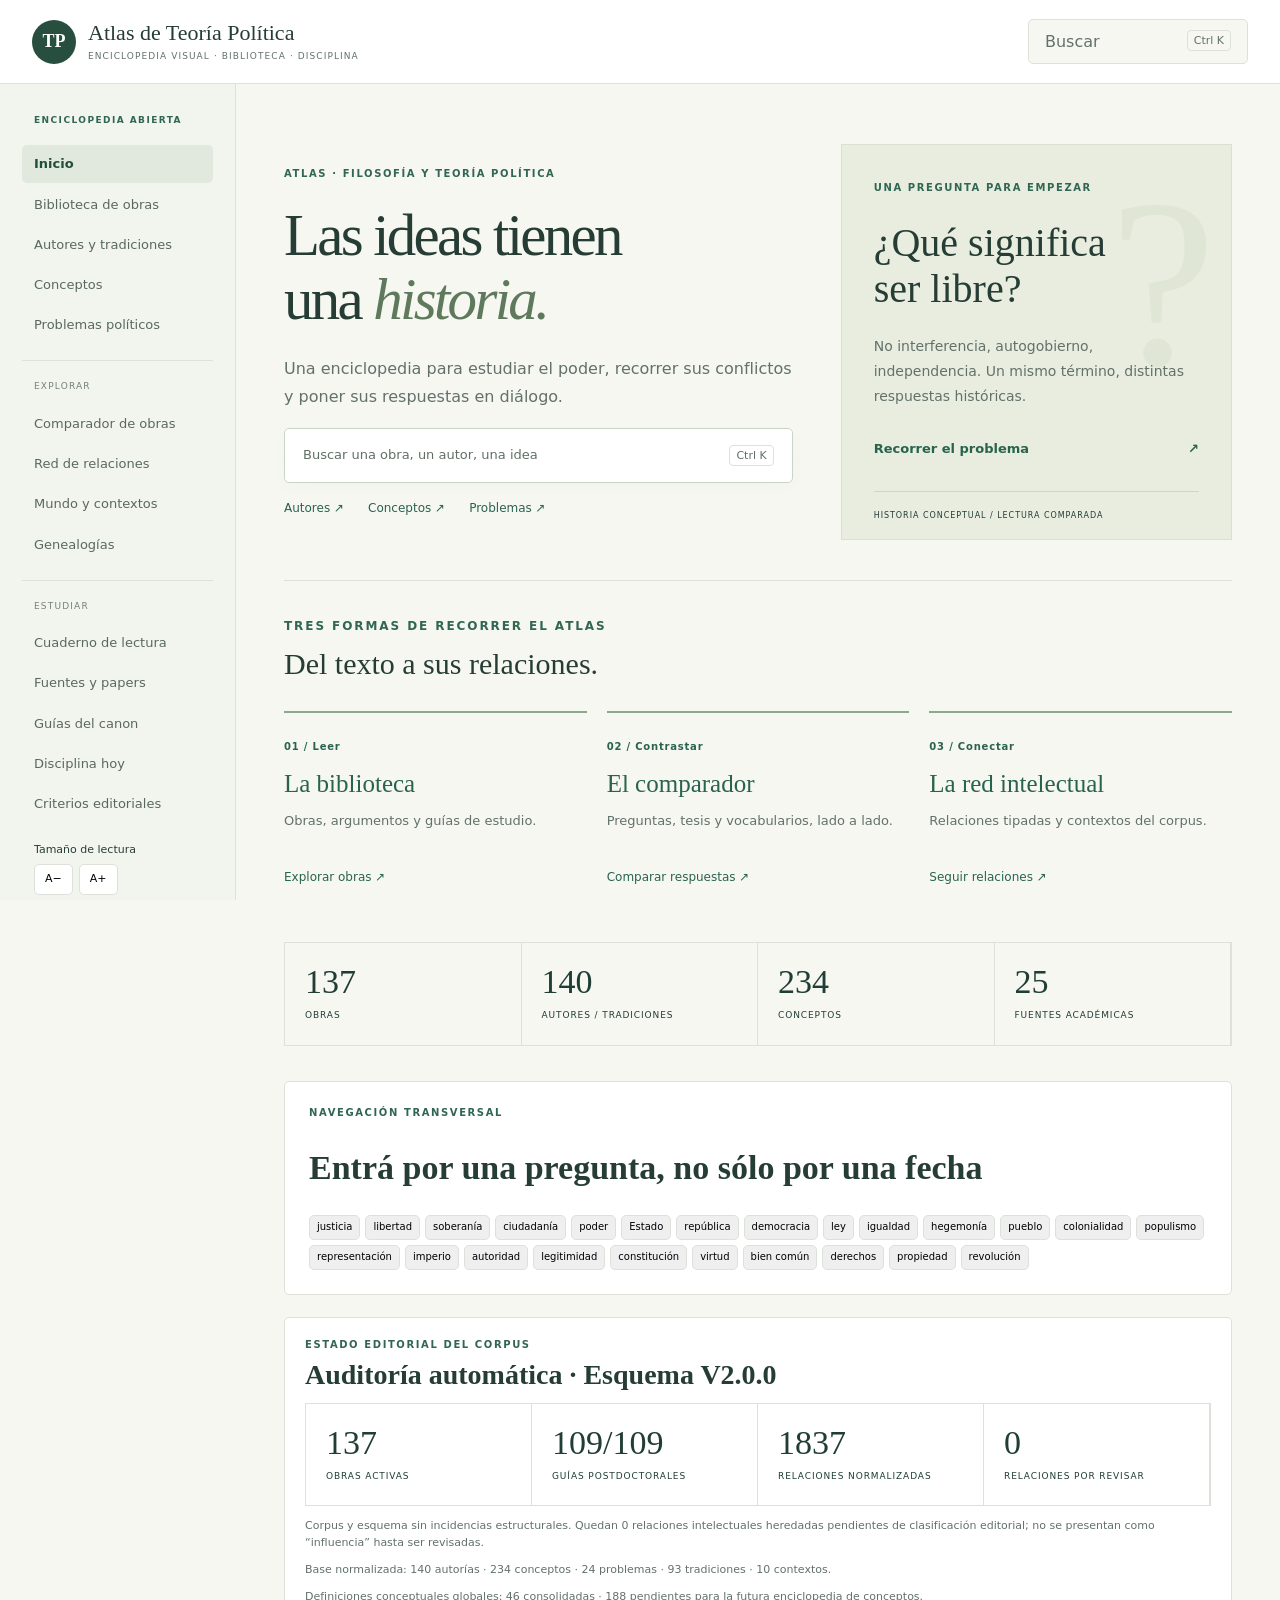
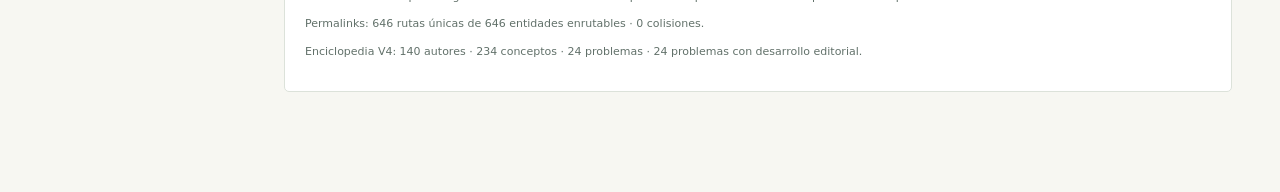
==== commit 12b2ec47: "Build editorial wiki interface with search, comparison, citations and reading tools; restore guide l" ====
--- a/index.html
+++ b/index.html
@@ -1 +1 @@
-<!doctype html><html lang="es"><head><meta charset="utf-8"><meta name="viewport" content="width=device-width,initial-scale=1"><meta name="theme-color" content="#17232b"><title>Atlas de Teoría Política</title><link rel="stylesheet" href="style.css"><link rel="stylesheet" href="patch.css"><link rel="stylesheet" href="study.css"><link rel="stylesheet" href="lecture.css"><link rel="stylesheet" href="v2.css"><link rel="stylesheet" href="classic-reader.css"><link rel="stylesheet" href="course-enrichment.css"><link rel="stylesheet" href="atlas-router.css"><link rel="stylesheet" href="atlas-entities-v4.css"></head><body><header class="top"><div class="brand"><div class="mark">TP</div><div><b>Atlas de Teoría Política</b><small>Enciclopedia visual · biblioteca · disciplina</small></div></div><nav class="nav"><button class="on" data-v="home">Inicio</button><button data-v="library">Clásicos</button><button data-v="visuals">Visualizaciones</button><button data-v="concepts">Enciclopedia</button><button data-v="papers">Papers</button><button data-v="discipline">Disciplina hoy</button><button data-v="guides">Guías del canon</button></nav></header><main class="wrap"><section id="home" class="view on"><div class="hero"><div><div class="eyebrow">ENCICLOPEDIA DIGITAL DE TEORÍA POLÍTICA</div><h1>Ideas, obras y <span>conflictos</span> a través del tiempo.</h1><p>Biblioteca visual, genealogías, dossiers de estudio, mini clases universitarias, historia conceptual y un atlas actualizado de la disciplina.</p><button class="primary" data-go="library">Explorar biblioteca</button> <button class="secondary" data-go="visuals">Ver genealogías</button></div><div id="heroPics" class="hero-images"></div></div><div class="metrics"><div class="metric"><b id="mw">0</b><span>obras</span></div><div class="metric"><b id="ma">0</b><span>autores / tradiciones</span></div><div class="metric"><b id="mc">0</b><span>conceptos</span></div><div class="metric"><b id="ms">0</b><span>fuentes académicas</span></div></div><div class="panel" style="padding:24px"><div class="eyebrow">NAVEGACIÓN TRANSVERSAL</div><h2 style="font:900 34px var(--serif)">Entrá por una pregunta, no sólo por una fecha</h2><div id="homeConcepts" class="chips"></div></div></section><section id="library" class="view"><div class="section-head"><div><div class="eyebrow">BIBLIOTECA</div><h1>Clásicos y obras de la disciplina</h1><p>Cada obra abre un dossier de estudio y una mini clase universitaria con contexto, argumento, conceptos, debates, comparaciones y objetivos de examen.</p></div></div><div class="toolbar panel"><input id="q" placeholder="Buscar autor, obra, problema o concepto"><select id="era"></select><select id="trad"></select><select id="theme"></select></div><div id="count" class="note" style="margin:0 0 12px"></div><div id="cards" class="grid"></div></section><section id="visuals" class="view"><div class="section-head"><div><div class="eyebrow">ATLAS VISUAL</div><h1>Genealogías e influencias</h1><p>Vista reconstruida desde cero para priorizar legibilidad y relaciones conceptuales claras.</p></div></div><div id="v2VisBody"></div></section><section id="concepts" class="view"><div class="section-head"><div><div class="eyebrow">HISTORIA CONCEPTUAL</div><h1>Grandes problemas y vocabularios</h1><p>Conceptos para navegar transversalmente la biblioteca y reconstruir cambios de significado.</p></div></div><div id="conceptGrid" class="concept-grid"></div></section><section id="papers" class="view"><div class="section-head"><div><div class="eyebrow">BUSCADOR ACADÉMICO FEDERADO</div><h1>Papers y fuentes</h1><p>OpenAlex ofrece resultados dinámicos; el directorio incorpora repositorios, revistas y bases especializadas nacionales e internacionales.</p></div></div><div class="paperbar panel"><input id="pq" placeholder="Ej.: Maquiavelo libertad republicana"><button id="pgo" class="primary">Buscar</button></div><div id="sourceLinks" class="sources"></div><div id="pstatus" class="note"></div><div id="paperResults" class="papers"></div><div class="section-head" style="margin-top:30px"><div><div class="eyebrow">DIRECTORIO</div><h2>Fuentes académicas integradas</h2></div></div><div id="sourceDirectory" class="source-directory"></div></section><section id="discipline" class="view"><div class="discipline-hero"><div class="eyebrow" style="color:#e2be64">ESTADO ACTUAL DE LA DISCIPLINA</div><h2>Un pequeño atlas de la teoría política hoy</h2><p>No es un ranking de universidades. Es un mapa de núcleos visibles y activos según sus programas, seminarios, asociaciones y circuitos de publicación: teoría normativa, historia del pensamiento, teoría crítica, enfoques comparativos/globales y desarrollos latinoamericanos.</p></div><div class="section-head"><div><div class="eyebrow">ORIENTACIONES</div><h2>Principales modos de hacer teoría política</h2></div></div><div id="methodGrid" class="method-grid"></div><div class="section-head"><div><div class="eyebrow">NÚCLEOS ACADÉMICOS</div><h2>Instituciones, centros y referentes</h2><p>Separación entre panorama internacional y argentino, con actividad académica y referentes asociados.</p></div></div><div id="hubFilter" class="hub-filter"></div><div id="hubGrid" class="hub-grid"></div><div class="section-head" style="margin-top:30px"><div><div class="eyebrow">ASOCIACIONES Y REDES</div><h2>Circuitos de la disciplina</h2></div></div><div id="associationGrid" class="assoc-grid"></div><div class="section-head" style="margin-top:30px"><div><div class="eyebrow">CONGRESOS Y EVENTOS</div><h2>Calendario y espacios de encuentro</h2></div></div><div id="eventTimeline" class="event-timeline"></div></section><section id="guides" class="view"><div class="section-head"><div><div class="eyebrow">HISTORIOGRAFÍA DEL CANON</div><h1>Tres grandes mapas de lectura</h1><p>Strauss–Cropsey, Sabine y Wolin funcionan como apoyos historiográficos distintos para reconstruir canon, problemas y discontinuidades.</p></div></div><div id="guideGrid" class="guide-grid"></div></section></main><dialog id="dlg"><div class="modal"><button class="close" onclick="document.getElementById('dlg').close()">×</button><div id="dossier"></div></div></dialog><input id="file" type="file" accept="application/pdf,text/plain,text/html,.md" hidden><script src="data.js"></script><script src="corrections.js"></script><script src="classes-east.js"></script><script src="classes-classical.js"></script><script src="classes-expansion.js"></script><script src="argentina-canon-data.js"></script><script src="argentina-guides-peronism.js"></script><script src="argentina-guides-thought.js"></script><script src="argentina-genealogy.js"></script><script src="lecture-runtime.js"></script><script src="dossier-depth-v3.js"></script><script src="postdoc-core.js"></script><script src="postdoc-east.js"></script><script src="postdoc-greece.js"></script><script src="postdoc-rome.js"></script><script src="postdoc-medieval-a.js"></script><script src="postdoc-medieval-b.js"></script><script src="postdoc-modern-a.js"></script><script src="postdoc-modern-b.js"></script><script src="postdoc-revolutions-a.js"></script><script src="postdoc-revolutions-b.js"></script><script src="postdoc-contemporary-a.js"></script><script src="postdoc-contemporary-b.js"></script><script src="postdoc-contemporary-c.js"></script><script src="postdoc-contemporary-d.js"></script><script src="postdoc-contemporary-e.js"></script><script src="postdoc-latam-a.js"></script><script src="postdoc-latam-b.js"></script><script src="postdoc-latam-c.js"></script><script src="postdoc-latam-d.js"></script><script src="postdoc-completion.js"></script><script src="postdoc-runtime.js"></script><script src="course-enrichment.js"></script><script src="classic-reader.js"></script><script src="app.js"></script><script src="repair-v2.js"></script><script src="world-context-data.js"></script><script src="world-phase1-data.js"></script><script src="argentina-world.js"></script><script src="atlas-schema-v2.js"></script><script src="world-context.js"></script><script src="world-phase2.js"></script><script src="world-phase3.js"></script><script src="atlas-entities-v4.js"></script><script src="atlas-router.js"></script><script src="atlas-audit.js"></script></body></html>+<!doctype html><html lang="es"><head><meta charset="utf-8"><meta name="viewport" content="width=device-width,initial-scale=1"><meta name="theme-color" content="#17232b"><title>Atlas de Teoría Política</title><link rel="stylesheet" href="style.css"><link rel="stylesheet" href="patch.css"><link rel="stylesheet" href="study.css"><link rel="stylesheet" href="lecture.css"><link rel="stylesheet" href="v2.css"><link rel="stylesheet" href="classic-reader.css"><link rel="stylesheet" href="course-enrichment.css"><link rel="stylesheet" href="atlas-router.css"><link rel="stylesheet" href="atlas-entities-v4.css"><meta name="description" content="Enciclopedia de filosofía y teoría política: obras, autores, historia conceptual y lectura comparada."><link rel="stylesheet" href="wiki-v5.css"></head><body><header class="top"><div class="brand"><div class="mark">TP</div><div><b>Atlas de Teoría Política</b><small>Enciclopedia visual · biblioteca · disciplina</small></div></div><nav class="nav"><button class="on" data-v="home">Inicio</button><button data-v="library">Clásicos</button><button data-v="visuals">Visualizaciones</button><button data-v="concepts">Enciclopedia</button><button data-v="papers">Papers</button><button data-v="discipline">Disciplina hoy</button><button data-v="guides">Guías del canon</button></nav></header><main class="wrap"><section id="home" class="view on"><div class="hero"><div><div class="eyebrow">ENCICLOPEDIA DIGITAL DE TEORÍA POLÍTICA</div><h1>Ideas, obras y <span>conflictos</span> a través del tiempo.</h1><p>Biblioteca visual, genealogías, dossiers de estudio, mini clases universitarias, historia conceptual y un atlas actualizado de la disciplina.</p><button class="primary" data-go="library">Explorar biblioteca</button> <button class="secondary" data-go="visuals">Ver genealogías</button></div><div id="heroPics" class="hero-images"></div></div><div class="metrics"><div class="metric"><b id="mw">0</b><span>obras</span></div><div class="metric"><b id="ma">0</b><span>autores / tradiciones</span></div><div class="metric"><b id="mc">0</b><span>conceptos</span></div><div class="metric"><b id="ms">0</b><span>fuentes académicas</span></div></div><div class="panel" style="padding:24px"><div class="eyebrow">NAVEGACIÓN TRANSVERSAL</div><h2 style="font:900 34px var(--serif)">Entrá por una pregunta, no sólo por una fecha</h2><div id="homeConcepts" class="chips"></div></div></section><section id="library" class="view"><div class="section-head"><div><div class="eyebrow">BIBLIOTECA</div><h1>Clásicos y obras de la disciplina</h1><p>Cada obra abre un dossier de estudio y una mini clase universitaria con contexto, argumento, conceptos, debates, comparaciones y objetivos de examen.</p></div></div><div class="toolbar panel"><input id="q" placeholder="Buscar autor, obra, problema o concepto"><select id="era"></select><select id="trad"></select><select id="theme"></select></div><div id="count" class="note" style="margin:0 0 12px"></div><div id="cards" class="grid"></div></section><section id="visuals" class="view"><div class="section-head"><div><div class="eyebrow">ATLAS VISUAL</div><h1>Genealogías e influencias</h1><p>Vista reconstruida desde cero para priorizar legibilidad y relaciones conceptuales claras.</p></div></div><div id="v2VisBody"></div></section><section id="concepts" class="view"><div class="section-head"><div><div class="eyebrow">HISTORIA CONCEPTUAL</div><h1>Grandes problemas y vocabularios</h1><p>Conceptos para navegar transversalmente la biblioteca y reconstruir cambios de significado.</p></div></div><div id="conceptGrid" class="concept-grid"></div></section><section id="papers" class="view"><div class="section-head"><div><div class="eyebrow">BUSCADOR ACADÉMICO FEDERADO</div><h1>Papers y fuentes</h1><p>OpenAlex ofrece resultados dinámicos; el directorio incorpora repositorios, revistas y bases especializadas nacionales e internacionales.</p></div></div><div class="paperbar panel"><input id="pq" placeholder="Ej.: Maquiavelo libertad republicana"><button id="pgo" class="primary">Buscar</button></div><div id="sourceLinks" class="sources"></div><div id="pstatus" class="note"></div><div id="paperResults" class="papers"></div><div class="section-head" style="margin-top:30px"><div><div class="eyebrow">DIRECTORIO</div><h2>Fuentes académicas integradas</h2></div></div><div id="sourceDirectory" class="source-directory"></div></section><section id="discipline" class="view"><div class="discipline-hero"><div class="eyebrow" style="color:#e2be64">ESTADO ACTUAL DE LA DISCIPLINA</div><h2>Un pequeño atlas de la teoría política hoy</h2><p>No es un ranking de universidades. Es un mapa de núcleos visibles y activos según sus programas, seminarios, asociaciones y circuitos de publicación: teoría normativa, historia del pensamiento, teoría crítica, enfoques comparativos/globales y desarrollos latinoamericanos.</p></div><div class="section-head"><div><div class="eyebrow">ORIENTACIONES</div><h2>Principales modos de hacer teoría política</h2></div></div><div id="methodGrid" class="method-grid"></div><div class="section-head"><div><div class="eyebrow">NÚCLEOS ACADÉMICOS</div><h2>Instituciones, centros y referentes</h2><p>Separación entre panorama internacional y argentino, con actividad académica y referentes asociados.</p></div></div><div id="hubFilter" class="hub-filter"></div><div id="hubGrid" class="hub-grid"></div><div class="section-head" style="margin-top:30px"><div><div class="eyebrow">ASOCIACIONES Y REDES</div><h2>Circuitos de la disciplina</h2></div></div><div id="associationGrid" class="assoc-grid"></div><div class="section-head" style="margin-top:30px"><div><div class="eyebrow">CONGRESOS Y EVENTOS</div><h2>Calendario y espacios de encuentro</h2></div></div><div id="eventTimeline" class="event-timeline"></div></section><section id="guides" class="view"><div class="section-head"><div><div class="eyebrow">HISTORIOGRAFÍA DEL CANON</div><h1>Tres grandes mapas de lectura</h1><p>Strauss–Cropsey, Sabine y Wolin funcionan como apoyos historiográficos distintos para reconstruir canon, problemas y discontinuidades.</p></div></div><div id="guideGrid" class="guide-grid"></div></section></main><dialog id="dlg"><div class="modal"><button class="close" onclick="document.getElementById('dlg').close()">×</button><div id="dossier"></div></div></dialog><input id="file" type="file" accept="application/pdf,text/plain,text/html,.md" hidden><script src="data.js"></script><script src="corrections.js"></script><script src="classes-east.js"></script><script src="classes-classical.js"></script><script src="classes-expansion.js"></script><script src="argentina-canon-data.js"></script><script src="argentina-guides-peronism.js"></script><script src="argentina-guides-thought.js"></script><script src="argentina-genealogy.js"></script><script src="lecture-runtime.js"></script><script src="dossier-depth-v3.js"></script><script src="postdoc-core.js"></script><script src="postdoc-east.js"></script><script src="postdoc-greece.js"></script><script src="postdoc-rome.js"></script><script src="postdoc-medieval-a.js"></script><script src="postdoc-medieval-b.js"></script><script src="postdoc-modern-a.js"></script><script src="postdoc-modern-b.js"></script><script src="postdoc-revolutions-a.js"></script><script src="postdoc-revolutions-b.js"></script><script src="postdoc-contemporary-a.js"></script><script src="postdoc-contemporary-b.js"></script><script src="postdoc-contemporary-c.js"></script><script src="postdoc-contemporary-d.js"></script><script src="postdoc-contemporary-e.js"></script><script src="postdoc-latam-a.js"></script><script src="postdoc-latam-b.js"></script><script src="postdoc-latam-c.js"></script><script src="postdoc-latam-d.js"></script><script src="postdoc-completion.js"></script><script src="postdoc-runtime.js"></script><script src="course-enrichment.js"></script><script src="classic-reader.js"></script><script src="app.js"></script><script src="repair-v2.js"></script><script src="world-context-data.js"></script><script src="world-phase1-data.js"></script><script src="argentina-world.js"></script><script src="atlas-schema-v2.js"></script><script src="world-context.js"></script><script src="world-phase2.js"></script><script src="world-phase3.js"></script><script src="atlas-entities-v4.js"></script><script src="atlas-router.js"></script><script src="atlas-audit.js"></script><script src="wiki-v5.js"></script></body></html>
--- a/wiki-v5.css
+++ b/wiki-v5.css
@@ -0,0 +1,6 @@
+/* Editorial skin: quiet surfaces, readable measure, green ink and paper. */
+:root{--paper:#f7f7f2;--panel:#fff;--ink:#203d36;--muted:#62716a;--line:#dce2da;--red:#306653;--blue:#306653;--gold:#a27a3e;--shadow:0 5px 24px #203d3608;--wiki-reading-size:18px}
+.wiki-v5{color:#263d35;background:var(--paper)}.wiki-v5 a{color:#28634e;text-underline-offset:4px}.wiki-v5 button,.wiki-v5 input,.wiki-v5 select{border-radius:5px}.wiki-v5 button:focus-visible,.wiki-v5 a:focus-visible,.wiki-v5 input:focus-visible,.wiki-v5 select:focus-visible{outline:3px solid #bd8b3f;outline-offset:3px}.wiki-v5 .top{height:84px;background:#fffffff5;padding:18px 32px;justify-content:space-between;z-index:60}.wiki-v5 .mark{box-shadow:none;background:#284e40;border-radius:50%;width:44px;height:44px}.wiki-v5 .brand b{font-size:22px;font-weight:500}.wiki-v5 .brand small{font-size:9px;margin-top:4px;letter-spacing:.12em}.wiki-v5 .top>.nav{display:none}.wiki-top-search{border:1px solid var(--line);background:var(--paper);padding:10px 16px;min-width:220px;text-align:left;color:var(--muted)}kbd{font:11px system-ui;border:1px solid var(--line);border-radius:4px;padding:3px 6px;float:right;margin-left:18px}.wiki-sidebar{position:fixed;top:84px;bottom:0;width:236px;padding:30px 22px;overflow:auto;border-right:1px solid var(--line);background:#f2f4ee;z-index:40}.wiki-sidebar .eyebrow{font-size:9px;margin:0 12px 18px}.wiki-sidebar nav{display:grid;gap:3px}.wiki-sidebar nav a{text-decoration:none;padding:9px 12px;font-size:13px;color:#596960;border-radius:5px}.wiki-sidebar nav a.active,.wiki-sidebar nav a:hover{background:#e1e9de;color:#214f3c;font-weight:650}.wiki-sidebar hr{border:0;border-top:1px solid var(--line);width:100%;margin:14px 0}.wiki-sidebar small{font-size:9px;letter-spacing:.13em;color:#748276;padding:2px 12px 8px}.wiki-edition{font-size:10px;line-height:1.8;color:#7c887d;margin:22px 12px}.wiki-type-controls{display:flex;flex-wrap:wrap;gap:6px;padding:20px 12px 0;font-size:11px}.wiki-type-controls span{width:100%}.wiki-type-controls button{padding:6px 10px;border:1px solid var(--line);background:white}.wiki-v5 main.wrap{margin-left:236px;max-width:1700px;padding:42px 48px 100px}.wiki-v5 .hero{grid-template-columns:1.3fr 1fr;min-height:400px;gap:48px;padding:18px 0 40px;border-bottom:1px solid var(--line)}.wiki-v5 .hero h1{font-size:clamp(48px,4.6vw,76px);font-weight:400;line-height:1.08;letter-spacing:-.045em;margin:23px 0}.wiki-v5 .hero h1 em{font-weight:400;color:#5e795b}.wiki-v5 .hero p{font-size:16px;line-height:1.8;max-width:510px}.wiki-v5 .eyebrow{font-weight:600;letter-spacing:.16em}.wiki-search-launch{background:white;border:1px solid #cad5c8;padding:16px 18px;width:100%;text-align:left;color:#607065;font-size:13px;box-shadow:0 5px 20px #254a3405}.wiki-quick{display:flex;gap:24px;margin-top:17px;font-size:12px}.wiki-quick a{text-decoration:none}.wiki-feature{background:#e8eddf;border:1px solid #d9e2cf;padding:36px 32px 0;align-self:stretch;display:flex;flex-direction:column;justify-content:center;position:relative;overflow:hidden}.wiki-feature:before{content:'?';position:absolute;right:15px;top:0;font:240px Georgia;color:#6b886412;pointer-events:none}.wiki-feature h2{font:400 40px/1.15 Georgia;margin:24px 0 8px}.wiki-feature p{font-size:14px!important}.wiki-feature>a{margin-top:16px;font-size:13px;text-decoration:none;font-weight:600}.wiki-feature>a span{float:right}.wiki-feature-foot{font-size:8px;letter-spacing:.12em;margin-top:32px;border-top:1px solid #cdd8c4;padding:18px 0}.wiki-paths{display:grid;grid-template-columns:repeat(3,1fr);gap:20px;margin:32px 0}.wiki-paths>div{grid-column:1/-1}.wiki-paths h2{font:400 30px Georgia;margin:10px 0}.wiki-paths>a{text-decoration:none;border-top:2px solid #8caa8a;padding:20px 0}.wiki-paths b{font-size:10px;letter-spacing:.08em;font-weight:600}.wiki-paths h3{font:400 25px Georgia;margin:13px 0}.wiki-paths p{font-size:13px;color:var(--muted);min-height:40px}.wiki-paths span{font-size:12px}.wiki-v5 .metrics{grid-template-columns:repeat(4,1fr);gap:0;border:1px solid var(--line);margin:35px 0}.wiki-v5 .metric{background:transparent;color:var(--ink);border:0;border-right:1px solid var(--line);padding:20px}.wiki-v5 .metric b{font-weight:400}.wiki-v5 .metric span{font-size:9px}.wiki-v5 .panel{border-radius:5px;box-shadow:none}.wiki-v5 .section-head h1,.wiki-v5 .view>h1{font:400 46px/1.15 Georgia;letter-spacing:-.025em}.wiki-v5 .atlas-index-card{border-top:1px solid var(--line);padding:22px;min-height:150px}.wiki-v5 .atlas-index-card:hover{background:#edf2e7}.wiki-v5 .atlas-index-card h3{font-weight:400;font-size:24px}.wiki-v5 .atlas-index-card p,.wiki-v5 .atlas-index-card span{font-size:12px}.wiki-v5 .atlas-index-grid{grid-template-columns:repeat(3,minmax(0,1fr));gap:12px}.wiki-v5 .atlas-v4-hero{background:white;border-top:2px solid #527963;padding:30px;box-shadow:none}.wiki-v5 .atlas-v4-hero h1{font-weight:400;line-height:1.1}.wiki-v5 .atlas-article-layout{grid-template-columns:165px minmax(0,1fr)}.wiki-v5 .atlas-article-toc{background:transparent;border:0;top:100px;padding:12px 0}.wiki-v5 .atlas-article-toc a{font-size:12px;font-weight:400;line-height:1.6}.wiki-v5 .atlas-article-section{border:0;border-top:1px solid var(--line);padding:32px 28px;margin:0;background:white}.wiki-v5 .atlas-article-section h2{font-size:31px;font-weight:400;line-height:1.2}.wiki-v5 .atlas-article-section p,.wiki-v5 .atlas-article-list li,.wiki-v5 .atlas-semantic-timeline p,.wiki-v5 .v2-block p,.wiki-v5 .v2-block li{font:var(--wiki-reading-size)/1.8 Georgia}.wiki-v5 .atlas-v4-work p,.wiki-v5 .atlas-v4-work blockquote,.wiki-v5 .atlas-context-cards p{font:15px/1.65 Georgia}.wiki-v5 .atlas-v4-work{border-top:1px solid var(--line)}.wiki-v5 .atlas-infobox{font-size:13px;background:#f2f5ee}.wiki-v5 .atlas-infobox dt{font-size:10px}.wiki-v5 .atlas-textlink{font-size:12px}.wiki-v5 .atlas-method-note{font-size:13px;background:#f5f1e5;border-left:3px solid #b28b4b}.wiki-v5 .atlas-v4-relations small,.wiki-v5 .atlas-v4-relations p{font-size:12px}.wiki-reading-tools{display:flex;gap:8px;align-items:center;flex-wrap:wrap;border-bottom:1px solid var(--line);padding:13px 0;margin-bottom:10px}.wiki-reading-tools>span{font-size:9px;letter-spacing:.1em;margin-right:auto}.wiki-reading-tools button{font-size:12px;padding:7px 10px;background:white;border:1px solid var(--line);color:var(--ink)}.wiki-evidence{font-size:12px;color:var(--muted);padding:12px 0;margin-bottom:15px}.wiki-evidence summary{cursor:pointer}.wiki-evidence p{max-width:800px;line-height:1.7}.wiki-v5 #dlg .modal{width:min(1340px,96vw);background:#fff;border-radius:5px}.wiki-v5 #dossier>.wiki-reading-tools,.wiki-v5 #dossier>.wiki-evidence{margin-left:28px;margin-right:28px}.wiki-dialog{background:#fff;border:1px solid var(--line);border-radius:10px;width:min(760px,94vw);max-height:85vh;padding:25px;color:var(--ink);box-shadow:0 20px 100px #12291e50}.wiki-dialog header{display:flex;justify-content:space-between;align-items:center;margin-bottom:20px}.wiki-dialog header button{font-size:26px;border:0;background:none;color:var(--ink)}.wiki-dialog label{display:block;font-size:12px;margin:12px 0 8px}.wiki-dialog input,.wiki-dialog textarea{width:100%;padding:14px;border:1px solid #bdcbbc;background:#fafbf8;font:15px system-ui}.wiki-dialog textarea{min-height:120px;resize:vertical}.wiki-dialog p{font-size:13px;line-height:1.6}#wiki-results{display:grid;gap:0}#wiki-results a{display:grid;padding:15px 5px;text-decoration:none;border-top:1px solid var(--line)}#wiki-results a:hover{background:#f2f5ee}#wiki-results small{font-size:9px;letter-spacing:.1em;text-transform:uppercase}#wiki-results strong{font:23px Georgia;margin:3px 0}#wiki-results span{font-size:12px;color:var(--muted)}.wiki-select-row{display:flex;gap:10px;margin:10px 0 25px}.wiki-select-row select{flex:1;min-width:0;padding:12px;border:1px solid var(--line);background:white}.wiki-select-row button,.wiki-dialog>button{background:#2b5743;color:white;padding:10px 14px;border:0}.wiki-table-scroll{overflow:auto;border:1px solid var(--line);background:white}.wiki-table-scroll table{border-collapse:collapse;width:100%;min-width:650px;text-align:left}.wiki-table-scroll caption{text-align:left;padding:15px;font-size:12px}.wiki-table-scroll th,.wiki-table-scroll td{padding:18px;vertical-align:top;border:1px solid var(--line);min-width:200px;max-width:400px;white-space:pre-line;font:15px/1.65 Georgia}.wiki-table-scroll th{background:#edf2e7;font:600 13px/1.5 system-ui;min-width:150px}.wiki-table-scroll th button{display:block;font-size:11px;background:transparent;border:0;padding:10px 0;color:var(--muted)}.wiki-prose{max-width:780px;background:white;padding:30px;border:1px solid var(--line)}.wiki-prose p{font:18px/1.8 Georgia}.wiki-prose h2{font:28px Georgia;margin-top:28px}.wiki-reading-link{display:block;background:white;padding:18px;border-bottom:1px solid var(--line);text-decoration:none}.wiki-reading-link span{float:right}.wiki-network-card{padding:24px;background:white;border:1px solid var(--line);margin:15px 0}.wiki-network-card h2{font:28px Georgia}.wiki-network-card p{font-size:14px}.wiki-network-card p span{color:var(--muted);font-size:12px;margin-right:10px}.wiki-network-card small{font-size:11px;color:var(--muted)}#wiki-network-query{display:block;width:100%;padding:16px;margin-top:10px;border:1px solid var(--line)}.wiki-empty{padding:40px;border:1px dashed var(--line);text-align:center}.wiki-skip{position:fixed;top:-80px;left:20px;background:white;padding:12px;z-index:200}.wiki-skip:focus{top:10px}#wiki-toast{position:fixed;bottom:30px;left:50%;transform:translateX(-50%);background:#203d36;color:white;border-radius:6px;padding:14px 25px;z-index:999;opacity:0;pointer-events:none;font-size:13px}#wiki-toast.visible{opacity:1}
+@media(min-width:1700px){.wiki-v5 main.wrap{margin-right:auto}}@media(max-width:1150px){.wiki-sidebar{width:205px;padding:25px 14px}.wiki-v5 main.wrap{margin-left:205px;padding:30px}.wiki-v5 .hero{gap:25px}.wiki-feature{padding:25px 22px 0}.wiki-feature h2{font-size:32px}.wiki-v5 .atlas-article-layout{grid-template-columns:1fr}.wiki-v5 .atlas-article-toc{position:static;display:flex;overflow:auto}.wiki-v5 .atlas-article-toc a{min-width:max-content}.wiki-v5 .atlas-v4-hero{grid-template-columns:1fr}.wiki-v5 .atlas-index-grid{grid-template-columns:repeat(2,1fr)}}
+@media(max-width:760px){.wiki-v5 .top{height:76px;padding:12px 16px;flex-wrap:nowrap}.wiki-v5 .brand b{font-size:18px}.wiki-v5 .brand small{font-size:7px}.wiki-top-search{min-width:0;font-size:12px;padding:10px}.wiki-top-search kbd{display:none}.wiki-sidebar{position:static;width:100%;padding:10px 12px;border-bottom:1px solid var(--line);border-right:0}.wiki-sidebar>.eyebrow,.wiki-sidebar small,.wiki-sidebar hr,.wiki-type-controls,.wiki-edition{display:none}.wiki-sidebar nav{display:flex;overflow:auto;gap:4px}.wiki-sidebar nav a{white-space:nowrap;padding:8px 10px;font-size:12px}.wiki-v5 main.wrap{margin:0;padding:25px 18px 60px}.wiki-v5 .hero{grid-template-columns:1fr;padding-top:0;gap:25px}.wiki-v5 .hero h1{font-size:52px}.wiki-feature{padding:25px 25px 0}.wiki-feature h2 br{display:none}.wiki-feature h2{margin-top:16px}.wiki-paths{grid-template-columns:1fr;gap:8px}.wiki-paths p{min-height:0}.wiki-paths>a{padding:15px 0}.wiki-v5 .metrics{grid-template-columns:1fr 1fr}.wiki-v5 .metric{border-bottom:1px solid var(--line)}.wiki-v5 .atlas-index-grid{grid-template-columns:1fr 1fr}.wiki-v5 .atlas-index-card{padding:15px}.wiki-v5 .atlas-index-card h3{font-size:21px}.wiki-v5 .atlas-article-section{padding:25px 16px}.wiki-select-row{flex-wrap:wrap}.wiki-select-row select{flex-basis:100%}.wiki-v5 .view>h1{font-size:36px}.wiki-search-launch kbd{display:none}.wiki-prose{padding:20px}.wiki-reading-tools>span{width:100%}}
+@media(prefers-reduced-motion:reduce){html{scroll-behavior:auto}*,*:before,*:after{transition:none!important;animation:none!important}}@media print{.top,.wiki-sidebar,.wiki-reading-tools,.wiki-evidence,.atlas-article-toc,.wiki-skip,.close,#wiki-toast{display:none!important}.wiki-v5 main.wrap{margin:0;padding:0}body{background:white}dialog[open]{position:static;width:100%;max-height:none}.wiki-v5 #dlg .modal{width:100%;height:auto;overflow:visible}body:has(#dlg[open]) main.wrap{display:none}.wiki-v5 .atlas-article-layout{display:block}.wiki-table-scroll{overflow:visible}.wiki-table-scroll table{min-width:0}.wiki-table-scroll td,.wiki-table-scroll th{min-width:0;font-size:10px}}
